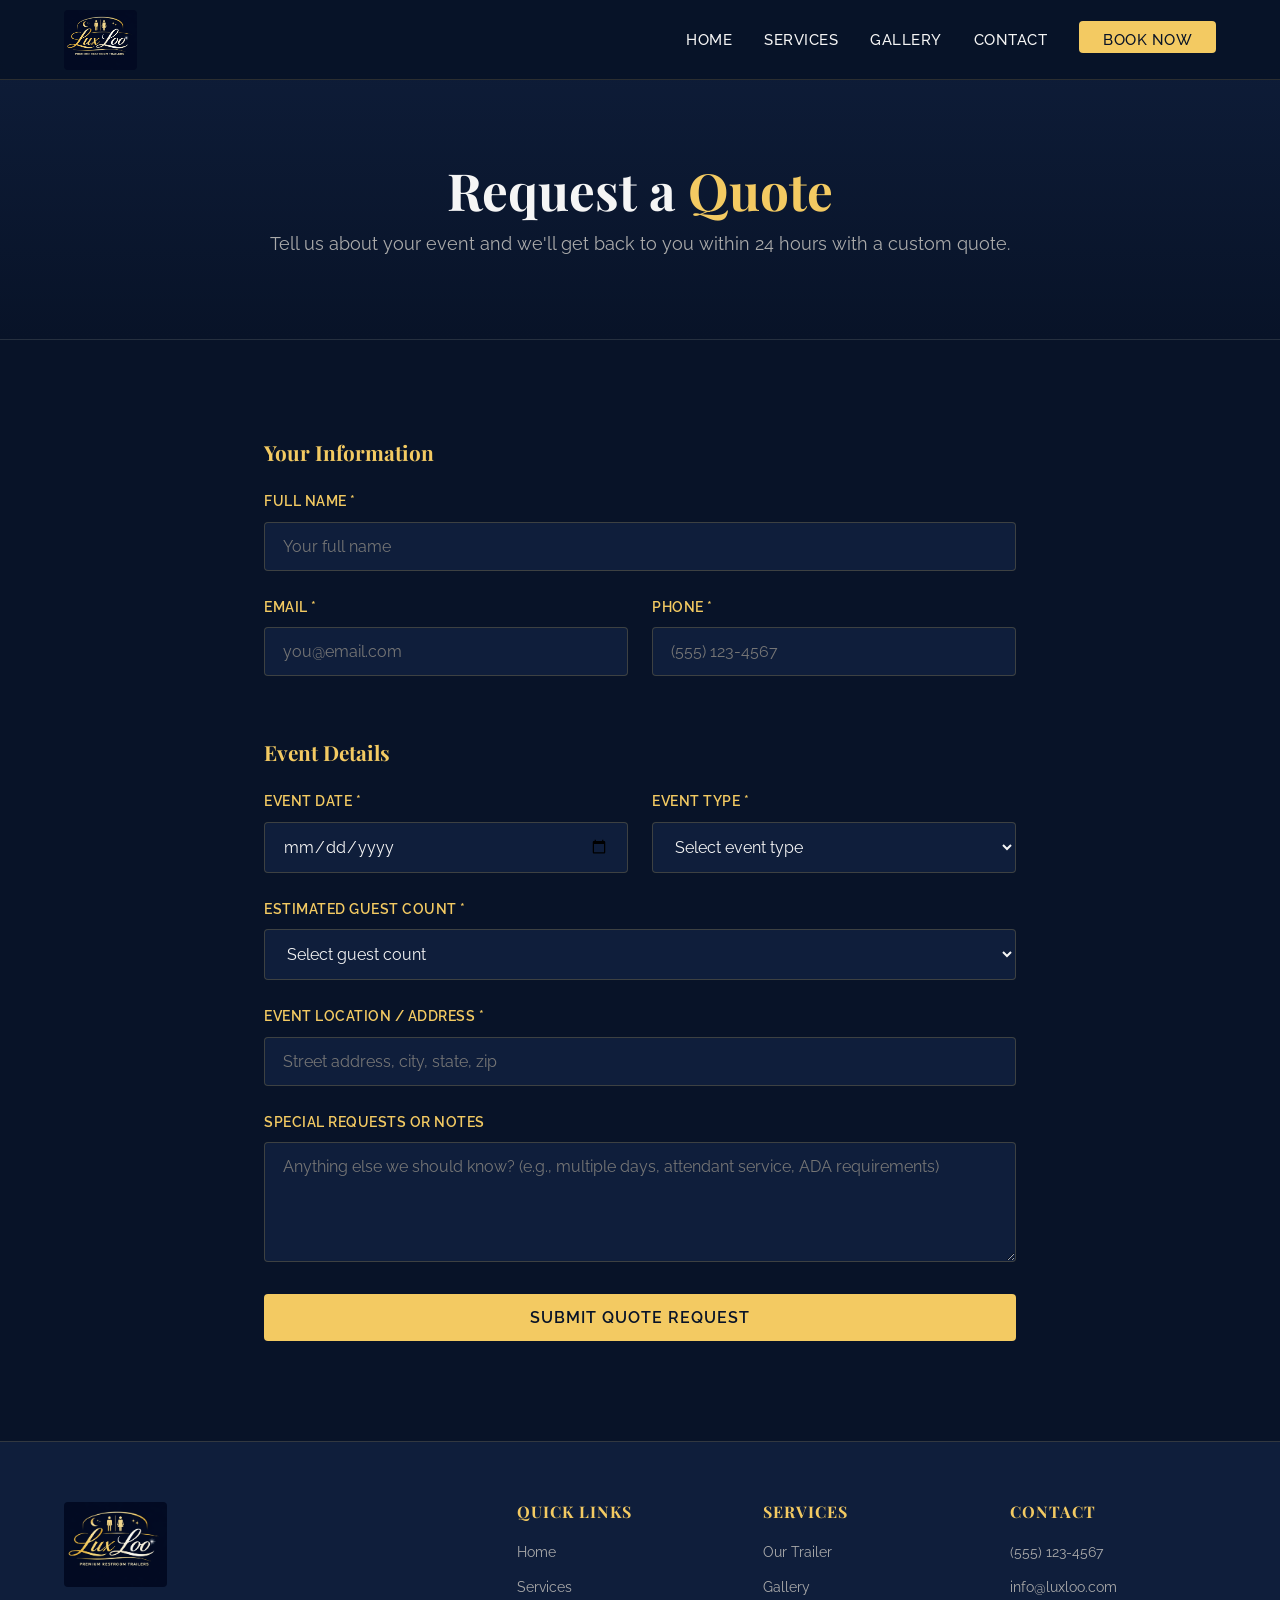
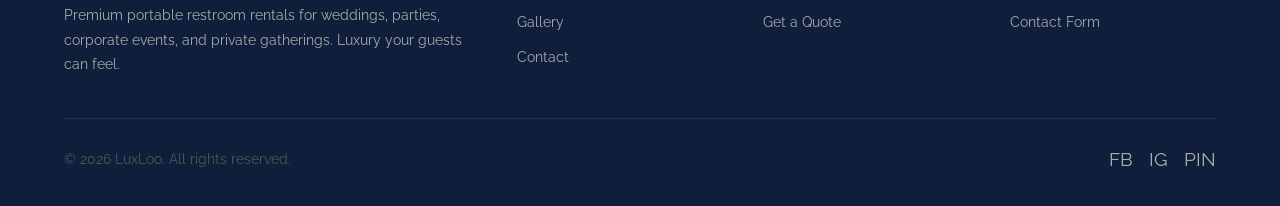
==== booking.html @ bb16bdaf "Rebrand to LuxLoo with navy/gold palette, add photo slideshow - Replace LuxLav Rentals branding with" ====
<!DOCTYPE html>
<html lang="en">
<head>
  <meta charset="UTF-8">
  <meta name="viewport" content="width=device-width, initial-scale=1.0">
  <title>Request a Quote — LuxLoo</title>
  <meta name="description" content="Request a free quote for luxury portable restroom rental. Tell us about your event and we'll recommend the perfect unit.">
  <link rel="preconnect" href="https://fonts.googleapis.com">
  <link rel="preconnect" href="https://fonts.gstatic.com" crossorigin>
  <link href="https://fonts.googleapis.com/css2?family=Playfair+Display:wght@400;700&family=Raleway:wght@300;400;500;600;700&display=swap" rel="stylesheet">
  <link rel="stylesheet" href="css/styles.css">
</head>
<body>

  <!-- Navigation -->
  <nav class="navbar">
    <div class="container">
      <a href="index.html" class="nav-logo"><img src="images/logo.png" alt="LuxLoo"></a>
      <ul class="nav-links">
        <li><a href="index.html">Home</a></li>
        <li><a href="services.html">Services</a></li>
        <li><a href="gallery.html">Gallery</a></li>
        <li><a href="contact.html">Contact</a></li>
        <li><a href="booking.html" class="nav-cta active">Book Now</a></li>
      </ul>
      <button class="hamburger" aria-label="Toggle menu">
        <span></span>
        <span></span>
        <span></span>
      </button>
    </div>
  </nav>

  <!-- Page Header -->
  <section class="page-header">
    <div class="container">
      <h1>Request a <span class="gold-text">Quote</span></h1>
      <p>Tell us about your event and we'll get back to you within 24 hours with a custom quote.</p>
    </div>
  </section>

  <!-- Booking Form -->
  <section class="section">
    <div class="container" style="max-width:800px;">

      <form id="booking-form" novalidate>

        <h3 style="color:var(--gold); margin-bottom:1.5rem; font-size:1.3rem;">Your Information</h3>

        <div class="form-group">
          <label for="booking-name">Full Name *</label>
          <input type="text" id="booking-name" name="name" required placeholder="Your full name">
          <p class="form-error">Please enter your name.</p>
        </div>

        <div class="form-row">
          <div class="form-group">
            <label for="booking-email">Email *</label>
            <input type="email" id="booking-email" name="email" required placeholder="you@email.com">
            <p class="form-error">Please enter a valid email.</p>
          </div>
          <div class="form-group">
            <label for="booking-phone">Phone *</label>
            <input type="tel" id="booking-phone" name="phone" required placeholder="(555) 123-4567">
            <p class="form-error">Please enter your phone number.</p>
          </div>
        </div>

        <h3 style="color:var(--gold); margin:2.5rem 0 1.5rem; font-size:1.3rem;">Event Details</h3>

        <div class="form-row">
          <div class="form-group">
            <label for="booking-date">Event Date *</label>
            <input type="date" id="booking-date" name="event_date" required>
            <p class="form-error">Please select an event date.</p>
          </div>
          <div class="form-group">
            <label for="booking-type">Event Type *</label>
            <select id="booking-type" name="event_type" required>
              <option value="">Select event type</option>
              <option value="wedding">Wedding</option>
              <option value="birthday">Birthday Party</option>
              <option value="anniversary">Anniversary</option>
              <option value="corporate">Corporate Event</option>
              <option value="graduation">Graduation</option>
              <option value="holiday">Holiday Party</option>
              <option value="fundraiser">Fundraiser / Gala</option>
              <option value="other">Other</option>
            </select>
            <p class="form-error">Please select an event type.</p>
          </div>
        </div>

        <div class="form-group">
          <label for="booking-guests">Estimated Guest Count *</label>
          <select id="booking-guests" name="guest_count" required>
            <option value="">Select guest count</option>
            <option value="1-50">1 – 50 guests</option>
            <option value="51-100">51 – 100 guests</option>
            <option value="101-150">101 – 150 guests</option>
            <option value="151-200">151 – 200 guests</option>
            <option value="201-300">201 – 300 guests</option>
            <option value="300+">300+ guests</option>
          </select>
          <p class="form-error">Please select a guest count.</p>
        </div>

        <div class="form-group">
          <label for="booking-address">Event Location / Address *</label>
          <input type="text" id="booking-address" name="address" required placeholder="Street address, city, state, zip">
          <p class="form-error">Please enter the event location.</p>
        </div>

        <div class="form-group">
          <label for="booking-requests">Special Requests or Notes</label>
          <textarea id="booking-requests" name="special_requests" placeholder="Anything else we should know? (e.g., multiple days, attendant service, ADA requirements)"></textarea>
        </div>

        <button type="submit" class="btn btn-primary" style="width:100%; text-align:center;">Submit Quote Request</button>

      </form>

      <div class="form-success" id="booking-success">
        <h3>Quote Request Received!</h3>
        <p>Thank you for your interest in LuxLoo. We've received your request and will get back to you within 24 hours with a custom quote. If you need an immediate response, call us at <a href="tel:+15551234567">(555) 123-4567</a>.</p>
      </div>

    </div>
  </section>

  <!-- Footer -->
  <footer class="footer">
    <div class="container">
      <div class="footer-grid">
        <div>
          <span class="footer-brand"><img src="images/logo.png" alt="LuxLoo"></span>
          <p class="footer-description">
            Premium portable restroom rentals for weddings, parties, corporate events, and private gatherings. Luxury your guests can feel.
          </p>
        </div>
        <div>
          <h4>Quick Links</h4>
          <ul>
            <li><a href="index.html">Home</a></li>
            <li><a href="services.html">Services</a></li>
            <li><a href="gallery.html">Gallery</a></li>
            <li><a href="contact.html">Contact</a></li>
          </ul>
        </div>
        <div>
          <h4>Services</h4>
          <ul>
            <li><a href="services.html">Our Trailer</a></li>
            <li><a href="gallery.html">Gallery</a></li>
            <li><a href="booking.html">Get a Quote</a></li>
          </ul>
        </div>
        <div>
          <h4>Contact</h4>
          <ul>
            <li><a href="tel:+15551234567">(555) 123-4567</a></li>
            <li><a href="mailto:info@luxloo.com">info@luxloo.com</a></li>
            <li><a href="contact.html">Contact Form</a></li>
          </ul>
        </div>
      </div>
      <div class="footer-bottom">
        <p>&copy; 2026 LuxLoo. All rights reserved.</p>
        <div class="social-links">
          <a href="#" aria-label="Facebook">FB</a>
          <a href="#" aria-label="Instagram">IG</a>
          <a href="#" aria-label="Pinterest">PIN</a>
        </div>
      </div>
    </div>
  </footer>

  <script src="js/script.js"></script>
</body>
</html>
---- css/styles.css ----
/* ========================================
   LuxLoo — Luxury Restroom Website
   Bold & Luxurious Theme
   ======================================== */

/* --- Reset & Base --- */
*,
*::before,
*::after {
  margin: 0;
  padding: 0;
  box-sizing: border-box;
}

:root {
  --bg-dark: #081328;
  --bg-card: #0F1E3B;
  --bg-card-hover: #162A4F;
  --gold: #F3CA62;
  --gold-light: #F6D57E;
  --gold-glow: rgba(243, 202, 98, 0.4);
  --white: #f5f5f5;
  --gray: #aaaaaa;
  --gray-dark: #555555;
  --font-heading: "Playfair Display", Georgia, serif;
  --font-body: "Raleway", "Segoe UI", sans-serif;
  --max-width: 1200px;
  --nav-height: 80px;
}

html {
  scroll-behavior: smooth;
  font-size: 16px;
}

body {
  font-family: var(--font-body);
  background-color: var(--bg-dark);
  color: var(--white);
  line-height: 1.7;
  overflow-x: hidden;
}

a {
  color: var(--gold);
  text-decoration: none;
  transition: color 0.3s;
}

a:hover {
  color: var(--gold-light);
}

img {
  max-width: 100%;
  display: block;
}

ul {
  list-style: none;
}

/* --- Typography --- */
h1, h2, h3, h4 {
  font-family: var(--font-heading);
  color: var(--white);
  line-height: 1.2;
}

h1 { font-size: 3.2rem; }
h2 { font-size: 2.4rem; }
h3 { font-size: 1.6rem; }
h4 { font-size: 1.2rem; }

.section-title {
  text-align: center;
  margin-bottom: 1rem;
}

.section-subtitle {
  text-align: center;
  color: var(--gray);
  max-width: 600px;
  margin: 0 auto 3rem;
  font-size: 1.05rem;
}

.gold-text {
  color: var(--gold);
}

/* --- Buttons --- */
.btn {
  display: inline-block;
  padding: 14px 36px;
  font-family: var(--font-body);
  font-size: 1rem;
  font-weight: 600;
  letter-spacing: 1px;
  text-transform: uppercase;
  border: none;
  border-radius: 4px;
  cursor: pointer;
  transition: all 0.3s ease;
}

.btn-primary {
  background: var(--gold);
  color: var(--bg-dark);
}

.btn-primary:hover {
  background: var(--gold-light);
  box-shadow: 0 0 20px var(--gold-glow);
  color: var(--bg-dark);
}

.btn-outline {
  background: transparent;
  color: var(--gold);
  border: 2px solid var(--gold);
}

.btn-outline:hover {
  background: var(--gold);
  color: var(--bg-dark);
  box-shadow: 0 0 20px var(--gold-glow);
}

/* --- Container --- */
.container {
  max-width: var(--max-width);
  margin: 0 auto;
  padding: 0 24px;
}

/* --- Section Spacing --- */
.section {
  padding: 100px 0;
}

.section-alt {
  background-color: var(--bg-card);
}

/* ========================================
   NAVIGATION
   ======================================== */
.navbar {
  position: fixed;
  top: 0;
  left: 0;
  width: 100%;
  height: var(--nav-height);
  background: rgba(8, 19, 40, 0.95);
  backdrop-filter: blur(10px);
  z-index: 1000;
  border-bottom: 1px solid rgba(243, 202, 98, 0.15);
}

.navbar .container {
  display: flex;
  align-items: center;
  justify-content: space-between;
  height: 100%;
}

.nav-logo {
  display: flex;
  align-items: center;
  height: 100%;
  font-family: var(--font-heading);
  font-size: 1.6rem;
  color: var(--gold);
  font-weight: 700;
  letter-spacing: 2px;
}

.nav-logo img {
  height: 60px;
  width: auto;
  display: block;
  border-radius: 4px;
}

.nav-links {
  display: flex;
  gap: 32px;
}

.nav-links a {
  color: var(--white);
  font-size: 0.95rem;
  font-weight: 500;
  letter-spacing: 0.5px;
  text-transform: uppercase;
  position: relative;
  padding-bottom: 4px;
}

.nav-links a::after {
  content: "";
  position: absolute;
  bottom: 0;
  left: 0;
  width: 0;
  height: 2px;
  background: var(--gold);
  transition: width 0.3s;
}

.nav-links a:hover::after,
.nav-links a.active::after {
  width: 100%;
}

.nav-links a:hover,
.nav-links a.active {
  color: var(--gold);
}

.nav-cta {
  padding: 10px 24px;
  background: var(--gold);
  color: var(--bg-dark) !important;
  border-radius: 4px;
  font-weight: 600;
}

.nav-cta::after {
  display: none !important;
}

.nav-cta:hover {
  background: var(--gold-light);
  box-shadow: 0 0 15px var(--gold-glow);
  color: var(--bg-dark) !important;
}

/* Hamburger */
.hamburger {
  display: none;
  flex-direction: column;
  gap: 5px;
  cursor: pointer;
  background: none;
  border: none;
  padding: 4px;
}

.hamburger span {
  display: block;
  width: 28px;
  height: 2px;
  background: var(--gold);
  transition: all 0.3s;
}

.hamburger.active span:nth-child(1) {
  transform: rotate(45deg) translate(5px, 5px);
}

.hamburger.active span:nth-child(2) {
  opacity: 0;
}

.hamburger.active span:nth-child(3) {
  transform: rotate(-45deg) translate(5px, -5px);
}

/* ========================================
   HERO
   ======================================== */
.hero {
  min-height: 100vh;
  display: flex;
  align-items: center;
  justify-content: center;
  text-align: center;
  padding-top: var(--nav-height);
  background: linear-gradient(
    135deg,
    rgba(8, 19, 40, 0.97) 0%,
    rgba(15, 30, 59, 0.95) 50%,
    rgba(8, 19, 40, 0.97) 100%
  );
  position: relative;
  overflow: hidden;
}

.hero::before {
  content: "";
  position: absolute;
  top: -50%;
  left: -50%;
  width: 200%;
  height: 200%;
  background: radial-gradient(
    ellipse at center,
    rgba(243, 202, 98, 0.03) 0%,
    transparent 70%
  );
  animation: heroGlow 8s ease-in-out infinite alternate;
}

@keyframes heroGlow {
  0% { transform: translate(0, 0); }
  100% { transform: translate(5%, 5%); }
}

.hero-content {
  position: relative;
  z-index: 1;
  max-width: 800px;
  padding: 0 24px;
}

.hero-tagline {
  font-size: 1.1rem;
  color: var(--gold);
  text-transform: uppercase;
  letter-spacing: 4px;
  margin-bottom: 1rem;
  font-weight: 600;
}

.hero h1 {
  margin-bottom: 1.5rem;
}

.hero h1 span {
  color: var(--gold);
}

.hero-description {
  font-size: 1.2rem;
  color: var(--gray);
  margin-bottom: 2.5rem;
  line-height: 1.8;
}

.hero-buttons {
  display: flex;
  gap: 16px;
  justify-content: center;
  flex-wrap: wrap;
}

/* ========================================
   WHAT WE DO
   ======================================== */
.what-we-do-grid {
  display: grid;
  grid-template-columns: repeat(3, 1fr);
  gap: 32px;
  margin-top: 2rem;
}

.wwd-card {
  text-align: center;
  padding: 40px 24px;
  background: var(--bg-card);
  border: 1px solid rgba(243, 202, 98, 0.1);
  border-radius: 8px;
  transition: all 0.3s;
}

.wwd-card:hover {
  border-color: var(--gold);
  transform: translateY(-4px);
  box-shadow: 0 8px 30px rgba(0, 0, 0, 0.4);
}

.wwd-icon {
  font-size: 2.8rem;
  margin-bottom: 1.2rem;
  display: block;
}

.wwd-card h3 {
  margin-bottom: 0.8rem;
  color: var(--gold);
}

.wwd-card p {
  color: var(--gray);
  font-size: 0.95rem;
}

/* ========================================
   WHY CHOOSE US
   ======================================== */
.features-grid {
  display: grid;
  grid-template-columns: repeat(auto-fit, minmax(220px, 1fr));
  gap: 24px;
}

.feature-item {
  text-align: center;
  padding: 32px 20px;
}

.feature-icon {
  font-size: 2.4rem;
  margin-bottom: 1rem;
  display: block;
}

.feature-item h4 {
  color: var(--gold);
  margin-bottom: 0.5rem;
}

.feature-item p {
  color: var(--gray);
  font-size: 0.9rem;
}

/* ========================================
   HOW IT WORKS
   ======================================== */
.steps {
  display: grid;
  grid-template-columns: repeat(3, 1fr);
  gap: 40px;
  text-align: center;
  counter-reset: step;
}

.step {
  position: relative;
  padding: 40px 24px;
}

.step-number {
  display: inline-flex;
  align-items: center;
  justify-content: center;
  width: 60px;
  height: 60px;
  border-radius: 50%;
  border: 2px solid var(--gold);
  color: var(--gold);
  font-family: var(--font-heading);
  font-size: 1.5rem;
  font-weight: 700;
  margin-bottom: 1.2rem;
}

.step h3 {
  margin-bottom: 0.8rem;
}

.step p {
  color: var(--gray);
  font-size: 0.95rem;
}

/* ========================================
   UNIT / SERVICE CARDS
   ======================================== */
.units-grid {
  display: grid;
  grid-template-columns: repeat(3, 1fr);
  gap: 32px;
}

.unit-card {
  background: var(--bg-card);
  border: 1px solid rgba(243, 202, 98, 0.12);
  border-radius: 8px;
  overflow: hidden;
  transition: all 0.3s;
}

.unit-card:hover {
  border-color: var(--gold);
  transform: translateY(-6px);
  box-shadow: 0 12px 40px rgba(0, 0, 0, 0.5);
}

.unit-image {
  width: 100%;
  height: 240px;
  background: var(--bg-card-hover);
  border-bottom: 2px solid var(--gold);
  display: flex;
  align-items: center;
  justify-content: center;
  color: var(--gray-dark);
  font-size: 0.9rem;
}

.unit-info {
  padding: 28px;
}

.unit-info h3 {
  color: var(--gold);
  margin-bottom: 0.5rem;
}

.unit-price {
  font-size: 1.1rem;
  font-weight: 600;
  margin-bottom: 1rem;
  color: var(--white);
}

.unit-features {
  margin-bottom: 1.5rem;
}

.unit-features li {
  color: var(--gray);
  font-size: 0.9rem;
  padding: 4px 0;
  padding-left: 20px;
  position: relative;
}

.unit-features li::before {
  content: "✦";
  color: var(--gold);
  position: absolute;
  left: 0;
  font-size: 0.7rem;
  top: 6px;
}

/* ========================================
   TRAILER SHOWCASE / SLIDESHOW
   ======================================== */
.trailer-showcase {
  display: grid;
  grid-template-columns: 1.2fr 1fr;
  gap: 48px;
  align-items: center;
}

.slideshow {
  position: relative;
  border-radius: 8px;
  overflow: hidden;
  border: 1px solid rgba(243, 202, 98, 0.15);
  background: var(--bg-card);
}

.slideshow-track {
  display: flex;
  transition: transform 0.5s ease;
}

.slideshow-slide {
  min-width: 100%;
  aspect-ratio: 4 / 3;
  background: var(--bg-card-hover);
}

.slideshow-slide img {
  width: 100%;
  height: 100%;
  object-fit: cover;
}

.slideshow-btn {
  position: absolute;
  top: 50%;
  transform: translateY(-50%);
  width: 44px;
  height: 44px;
  border-radius: 50%;
  background: rgba(8, 19, 40, 0.7);
  border: 1px solid var(--gold);
  color: var(--gold);
  font-size: 1.6rem;
  cursor: pointer;
  display: flex;
  align-items: center;
  justify-content: center;
  transition: all 0.3s;
  line-height: 1;
  padding: 0;
  z-index: 2;
  font-family: inherit;
}

.slideshow-btn:hover {
  background: var(--gold);
  color: var(--bg-dark);
  box-shadow: 0 0 15px var(--gold-glow);
}

.slideshow-prev { left: 16px; }
.slideshow-next { right: 16px; }

.slideshow-dots {
  position: absolute;
  bottom: 16px;
  left: 0;
  right: 0;
  display: flex;
  justify-content: center;
  gap: 8px;
  z-index: 1;
}

.slideshow-dot {
  width: 8px;
  height: 8px;
  border-radius: 50%;
  background: rgba(245, 245, 245, 0.4);
  border: none;
  padding: 0;
  cursor: pointer;
  transition: all 0.3s;
}

.slideshow-dot.active {
  background: var(--gold);
  width: 24px;
  border-radius: 4px;
}

.trailer-details h3 {
  color: var(--gold);
  margin-bottom: 0.5rem;
}

.trailer-details .unit-price {
  font-size: 1.1rem;
  font-weight: 600;
  margin-bottom: 1.25rem;
  color: var(--white);
}

.trailer-details .unit-features {
  margin-bottom: 1.75rem;
}

/* ========================================
   TESTIMONIALS
   ======================================== */
.testimonials-grid {
  display: grid;
  grid-template-columns: repeat(auto-fit, minmax(320px, 1fr));
  gap: 32px;
}

.testimonial-card {
  background: var(--bg-card);
  border: 1px solid rgba(243, 202, 98, 0.1);
  border-radius: 8px;
  padding: 36px;
  position: relative;
}

.testimonial-card::before {
  content: "\201C";
  font-family: var(--font-heading);
  font-size: 4rem;
  color: var(--gold);
  opacity: 0.3;
  position: absolute;
  top: 10px;
  left: 20px;
  line-height: 1;
}

.testimonial-text {
  font-style: italic;
  color: var(--gray);
  margin-bottom: 1.2rem;
  font-size: 1rem;
  line-height: 1.7;
  position: relative;
  z-index: 1;
}

.testimonial-author {
  color: var(--gold);
  font-weight: 600;
  font-size: 0.95rem;
}

.testimonial-event {
  color: var(--gray-dark);
  font-size: 0.85rem;
}

/* ========================================
   GALLERY
   ======================================== */
.gallery-grid {
  display: grid;
  grid-template-columns: repeat(auto-fill, minmax(280px, 1fr));
  gap: 20px;
}

.gallery-item {
  height: 280px;
  background: var(--bg-card-hover);
  border: 1px solid rgba(243, 202, 98, 0.1);
  border-radius: 8px;
  overflow: hidden;
  cursor: pointer;
  transition: all 0.3s;
  display: flex;
  align-items: center;
  justify-content: center;
  color: var(--gray-dark);
  font-size: 0.9rem;
  position: relative;
}

.gallery-item:hover {
  border-color: var(--gold);
  transform: scale(1.02);
  box-shadow: 0 8px 30px rgba(0, 0, 0, 0.4);
}

.gallery-item img {
  width: 100%;
  height: 100%;
  object-fit: cover;
}

/* Lightbox */
.lightbox {
  display: none;
  position: fixed;
  top: 0;
  left: 0;
  width: 100%;
  height: 100%;
  background: rgba(0, 0, 0, 0.95);
  z-index: 2000;
  align-items: center;
  justify-content: center;
  cursor: pointer;
}

.lightbox.active {
  display: flex;
}

.lightbox-content {
  max-width: 90%;
  max-height: 90%;
  background: var(--bg-card);
  border: 2px solid var(--gold);
  border-radius: 8px;
  display: flex;
  align-items: center;
  justify-content: center;
  padding: 40px 60px;
  color: var(--gray);
  font-size: 1.2rem;
}

.lightbox-close {
  position: absolute;
  top: 20px;
  right: 30px;
  font-size: 2.5rem;
  color: var(--gold);
  cursor: pointer;
  transition: color 0.3s;
  background: none;
  border: none;
  font-family: inherit;
}

.lightbox-close:hover {
  color: var(--white);
}

/* ========================================
   FORMS
   ======================================== */
.form-group {
  margin-bottom: 24px;
}

.form-group label {
  display: block;
  margin-bottom: 8px;
  color: var(--gold);
  font-weight: 600;
  font-size: 0.9rem;
  text-transform: uppercase;
  letter-spacing: 0.5px;
}

.form-group input,
.form-group textarea,
.form-group select {
  width: 100%;
  padding: 14px 18px;
  background: var(--bg-card);
  border: 1px solid rgba(243, 202, 98, 0.2);
  border-radius: 4px;
  color: var(--white);
  font-family: var(--font-body);
  font-size: 1rem;
  transition: border-color 0.3s;
}

.form-group input:focus,
.form-group textarea:focus,
.form-group select:focus {
  outline: none;
  border-color: var(--gold);
  box-shadow: 0 0 0 3px rgba(243, 202, 98, 0.1);
}

.form-group textarea {
  resize: vertical;
  min-height: 120px;
}

.form-group select option {
  background: var(--bg-card);
  color: var(--white);
}

.form-row {
  display: grid;
  grid-template-columns: 1fr 1fr;
  gap: 24px;
}

.form-error {
  color: #e74c3c;
  font-size: 0.85rem;
  margin-top: 6px;
  display: none;
}

.form-group.error input,
.form-group.error textarea,
.form-group.error select {
  border-color: #e74c3c;
}

.form-group.error .form-error {
  display: block;
}

.form-success {
  display: none;
  text-align: center;
  padding: 40px;
  background: var(--bg-card);
  border: 2px solid var(--gold);
  border-radius: 8px;
}

.form-success.active {
  display: block;
}

.form-success h3 {
  color: var(--gold);
  margin-bottom: 1rem;
}

/* ========================================
   CONTACT INFO
   ======================================== */
.contact-grid {
  display: grid;
  grid-template-columns: 1fr 1fr;
  gap: 60px;
}

.contact-info-item {
  display: flex;
  gap: 16px;
  margin-bottom: 28px;
}

.contact-info-icon {
  font-size: 1.5rem;
  color: var(--gold);
  min-width: 36px;
  text-align: center;
}

.contact-info-item h4 {
  color: var(--white);
  margin-bottom: 4px;
}

.contact-info-item p {
  color: var(--gray);
  font-size: 0.95rem;
}

.map-placeholder {
  width: 100%;
  height: 300px;
  background: var(--bg-card-hover);
  border: 1px solid rgba(243, 202, 98, 0.15);
  border-radius: 8px;
  display: flex;
  align-items: center;
  justify-content: center;
  color: var(--gray-dark);
  margin-top: 2rem;
}

/* ========================================
   PAGE HEADER (inner pages)
   ======================================== */
.page-header {
  padding: 160px 0 80px;
  text-align: center;
  background: linear-gradient(
    180deg,
    rgba(15, 30, 59, 1) 0%,
    rgba(8, 19, 40, 1) 100%
  );
  border-bottom: 1px solid rgba(243, 202, 98, 0.1);
}

.page-header h1 {
  margin-bottom: 0.5rem;
}

.page-header p {
  color: var(--gray);
  font-size: 1.1rem;
}

/* ========================================
   FOOTER
   ======================================== */
.footer {
  background: var(--bg-card);
  border-top: 1px solid rgba(243, 202, 98, 0.15);
  padding: 60px 0 30px;
}

.footer-grid {
  display: grid;
  grid-template-columns: 2fr 1fr 1fr 1fr;
  gap: 40px;
  margin-bottom: 40px;
}

.footer-brand {
  font-family: var(--font-heading);
  font-size: 1.4rem;
  color: var(--gold);
  font-weight: 700;
  margin-bottom: 1rem;
  display: block;
}

.footer-brand img {
  height: 85px;
  width: auto;
  display: block;
  border-radius: 4px;
}

.footer-description {
  color: var(--gray);
  font-size: 0.9rem;
  line-height: 1.7;
}

.footer h4 {
  color: var(--gold);
  margin-bottom: 1rem;
  font-size: 1rem;
  text-transform: uppercase;
  letter-spacing: 1px;
}

.footer ul li {
  margin-bottom: 8px;
}

.footer ul a {
  color: var(--gray);
  font-size: 0.9rem;
  transition: color 0.3s;
}

.footer ul a:hover {
  color: var(--gold);
}

.footer-bottom {
  border-top: 1px solid rgba(243, 202, 98, 0.1);
  padding-top: 24px;
  display: flex;
  justify-content: space-between;
  align-items: center;
  font-size: 0.85rem;
  color: var(--gray-dark);
}

.social-links {
  display: flex;
  gap: 16px;
}

.social-links a {
  color: var(--gray);
  font-size: 1.2rem;
  transition: color 0.3s;
}

.social-links a:hover {
  color: var(--gold);
}

/* ========================================
   RESPONSIVE
   ======================================== */
@media (max-width: 1024px) {
  h1 { font-size: 2.6rem; }
  h2 { font-size: 2rem; }

  .units-grid {
    grid-template-columns: repeat(2, 1fr);
  }

  .footer-grid {
    grid-template-columns: 1fr 1fr;
  }
}

@media (max-width: 768px) {
  h1 { font-size: 2rem; }
  h2 { font-size: 1.7rem; }

  .section {
    padding: 70px 0;
  }

  /* Mobile nav */
  .nav-links {
    display: none;
    flex-direction: column;
    position: absolute;
    top: var(--nav-height);
    left: 0;
    width: 100%;
    background: rgba(8, 19, 40, 0.98);
    padding: 24px;
    gap: 20px;
    border-bottom: 1px solid rgba(243, 202, 98, 0.15);
  }

  .nav-links.active {
    display: flex;
  }

  .hamburger {
    display: flex;
  }

  /* Grids */
  .what-we-do-grid,
  .steps,
  .units-grid,
  .trailer-showcase {
    grid-template-columns: 1fr;
    gap: 32px;
  }

  .slideshow-btn {
    width: 38px;
    height: 38px;
    font-size: 1.3rem;
  }

  .slideshow-prev { left: 10px; }
  .slideshow-next { right: 10px; }

  .features-grid {
    grid-template-columns: repeat(2, 1fr);
  }

  .form-row {
    grid-template-columns: 1fr;
  }

  .contact-grid {
    grid-template-columns: 1fr;
  }

  .footer-grid {
    grid-template-columns: 1fr;
  }

  .footer-bottom {
    flex-direction: column;
    gap: 12px;
    text-align: center;
  }

  .hero-buttons {
    flex-direction: column;
    align-items: center;
  }

  .gallery-grid {
    grid-template-columns: repeat(auto-fill, minmax(200px, 1fr));
  }

  .testimonials-grid {
    grid-template-columns: 1fr;
  }
}

@media (max-width: 480px) {
  h1 { font-size: 1.7rem; }

  .features-grid {
    grid-template-columns: 1fr;
  }

  .hero-tagline {
    font-size: 0.9rem;
    letter-spacing: 2px;
  }
}
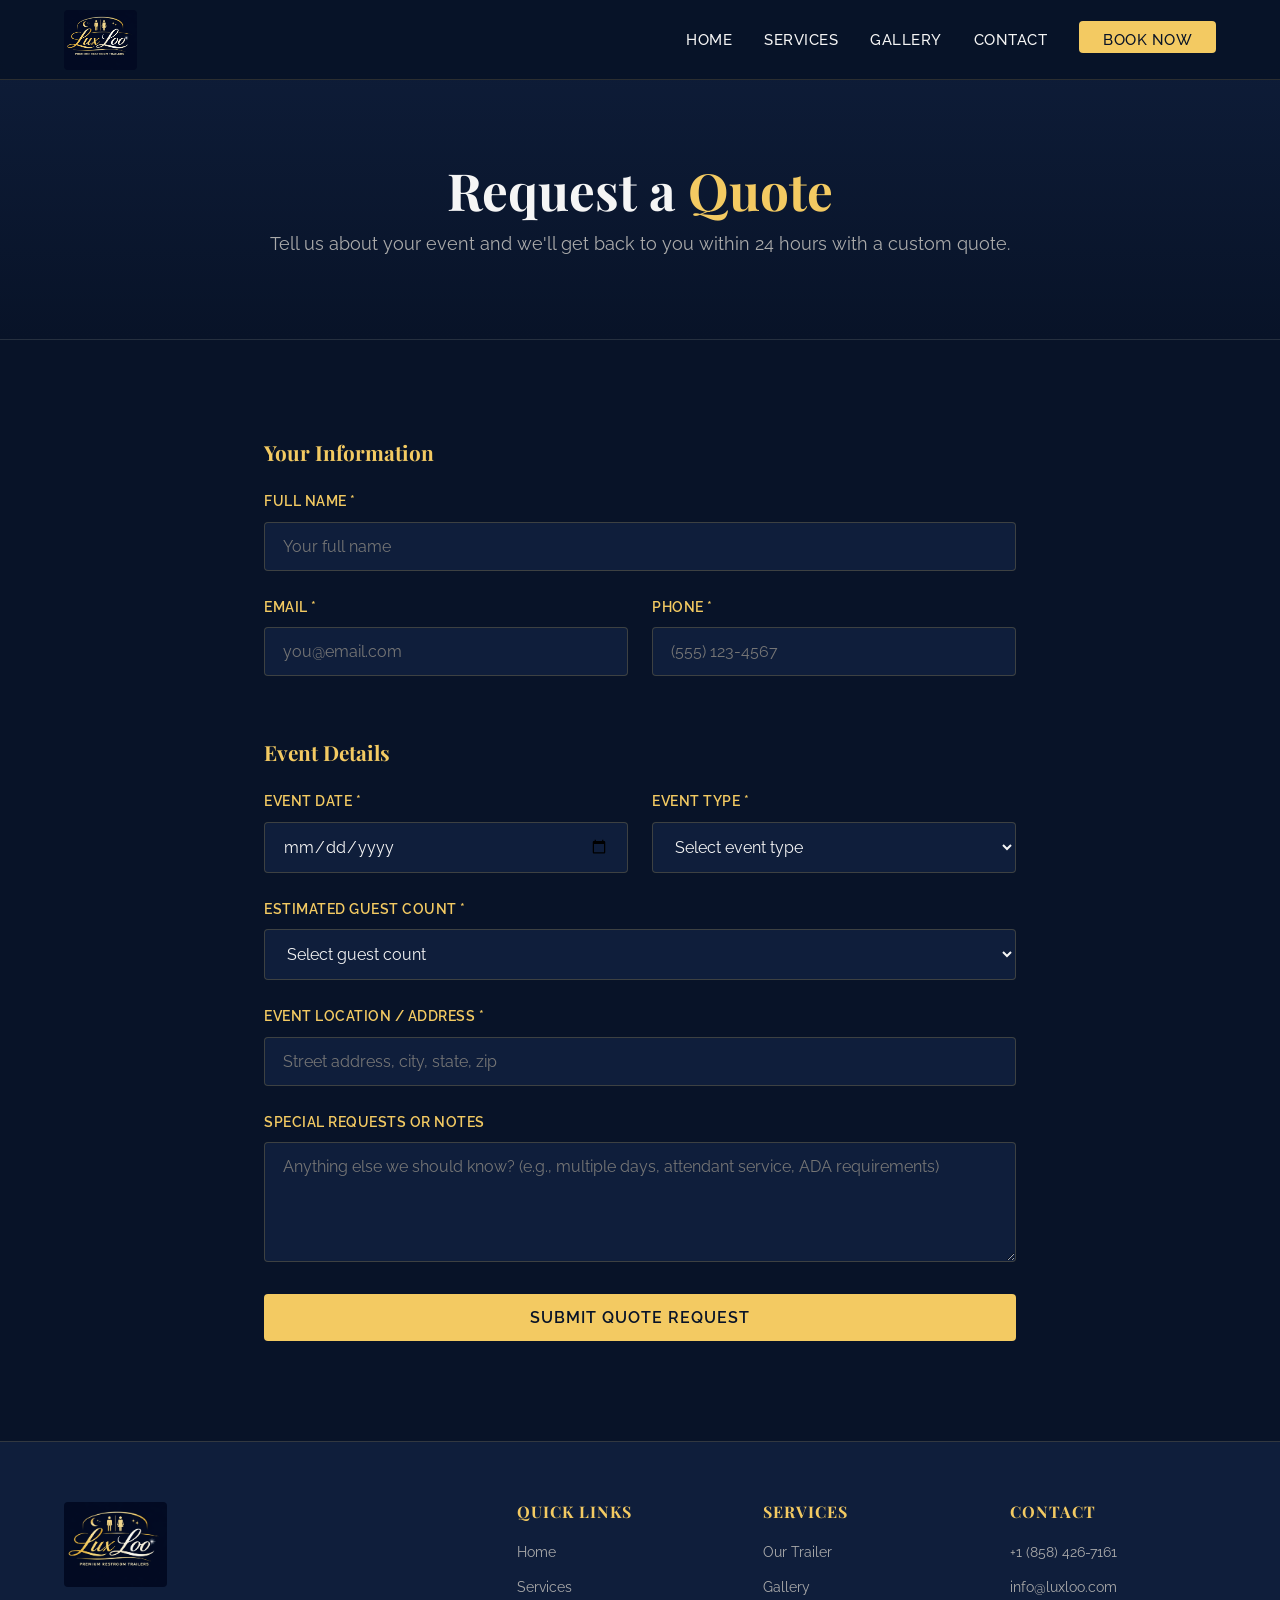
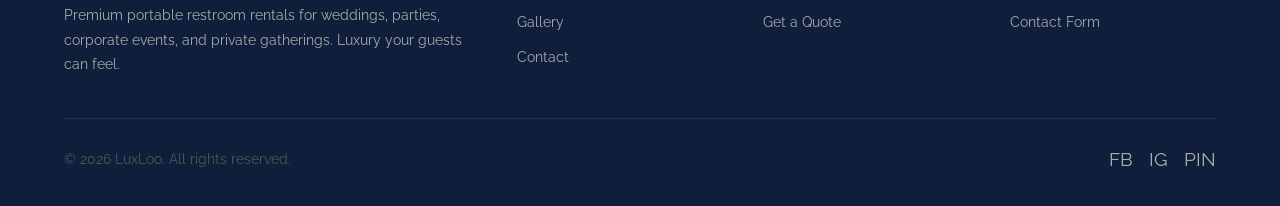
==== commit 7aaeb48a: "Update copy and contact phone number - Trim hero description and What We Do subtitle for tighter cop" ====
--- a/booking.html
+++ b/booking.html
@@ -122,7 +122,7 @@
 
       <div class="form-success" id="booking-success">
         <h3>Quote Request Received!</h3>
-        <p>Thank you for your interest in LuxLoo. We've received your request and will get back to you within 24 hours with a custom quote. If you need an immediate response, call us at <a href="tel:+15551234567">(555) 123-4567</a>.</p>
+        <p>Thank you for your interest in LuxLoo. We've received your request and will get back to you within 24 hours with a custom quote. If you need an immediate response, call us at <a href="tel:+18584267161">+1 (858) 426-7161</a>.</p>
       </div>
 
     </div>
@@ -158,7 +158,7 @@
         <div>
           <h4>Contact</h4>
           <ul>
-            <li><a href="tel:+15551234567">(555) 123-4567</a></li>
+            <li><a href="tel:+18584267161">+1 (858) 426-7161</a></li>
             <li><a href="mailto:info@luxloo.com">info@luxloo.com</a></li>
             <li><a href="contact.html">Contact Form</a></li>
           </ul>
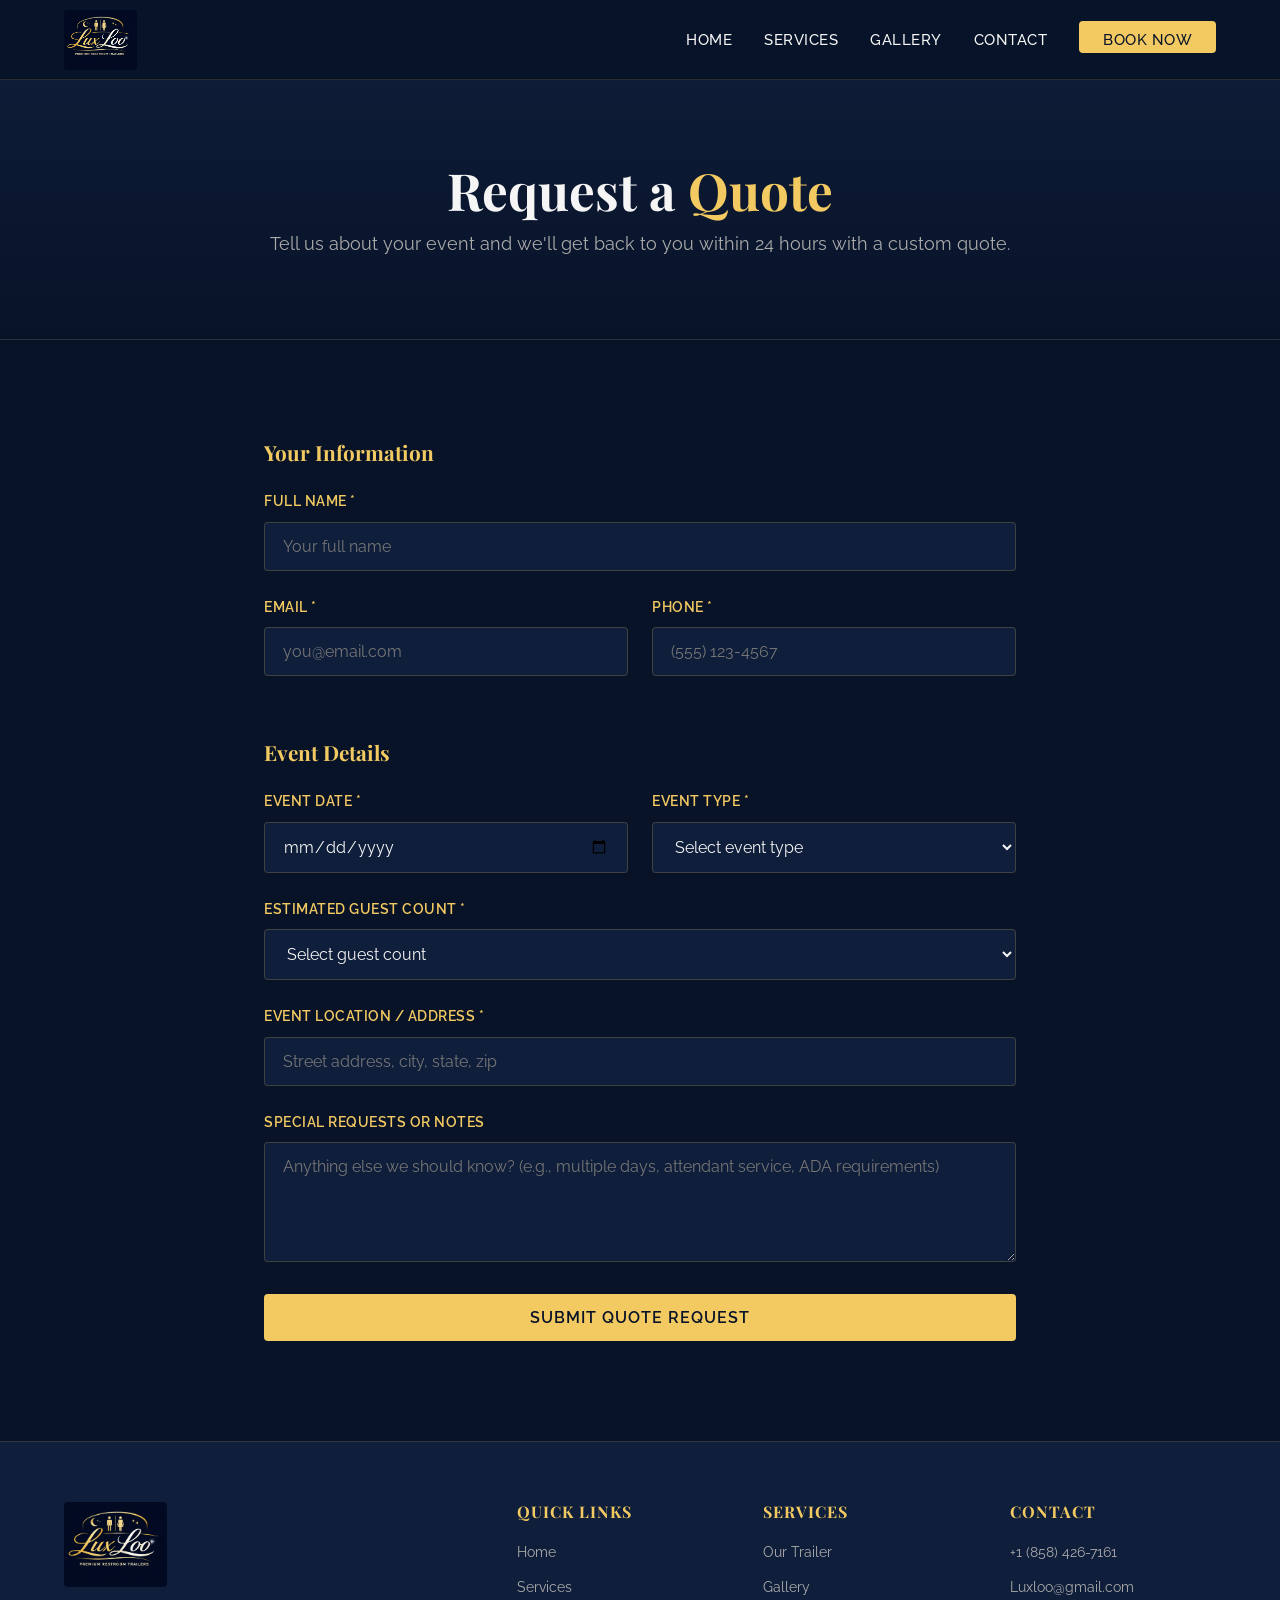
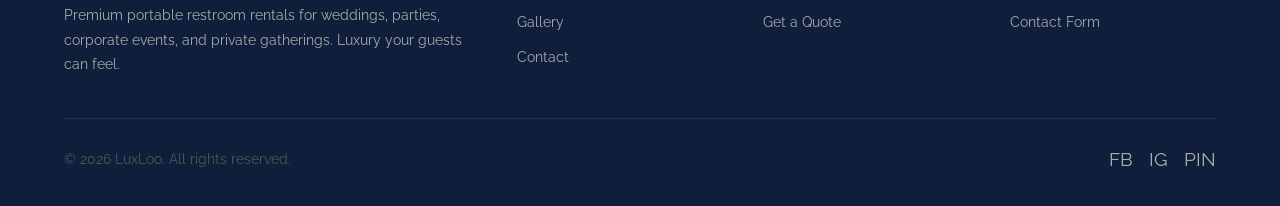
==== commit d16a0638: "Update contact email and remove Hours section - Swap info@luxloo.com placeholder for Luxloo@gmail.co" ====
--- a/booking.html
+++ b/booking.html
@@ -159,7 +159,7 @@
           <h4>Contact</h4>
           <ul>
             <li><a href="tel:+18584267161">+1 (858) 426-7161</a></li>
-            <li><a href="mailto:info@luxloo.com">info@luxloo.com</a></li>
+            <li><a href="mailto:Luxloo@gmail.com">Luxloo@gmail.com</a></li>
             <li><a href="contact.html">Contact Form</a></li>
           </ul>
         </div>
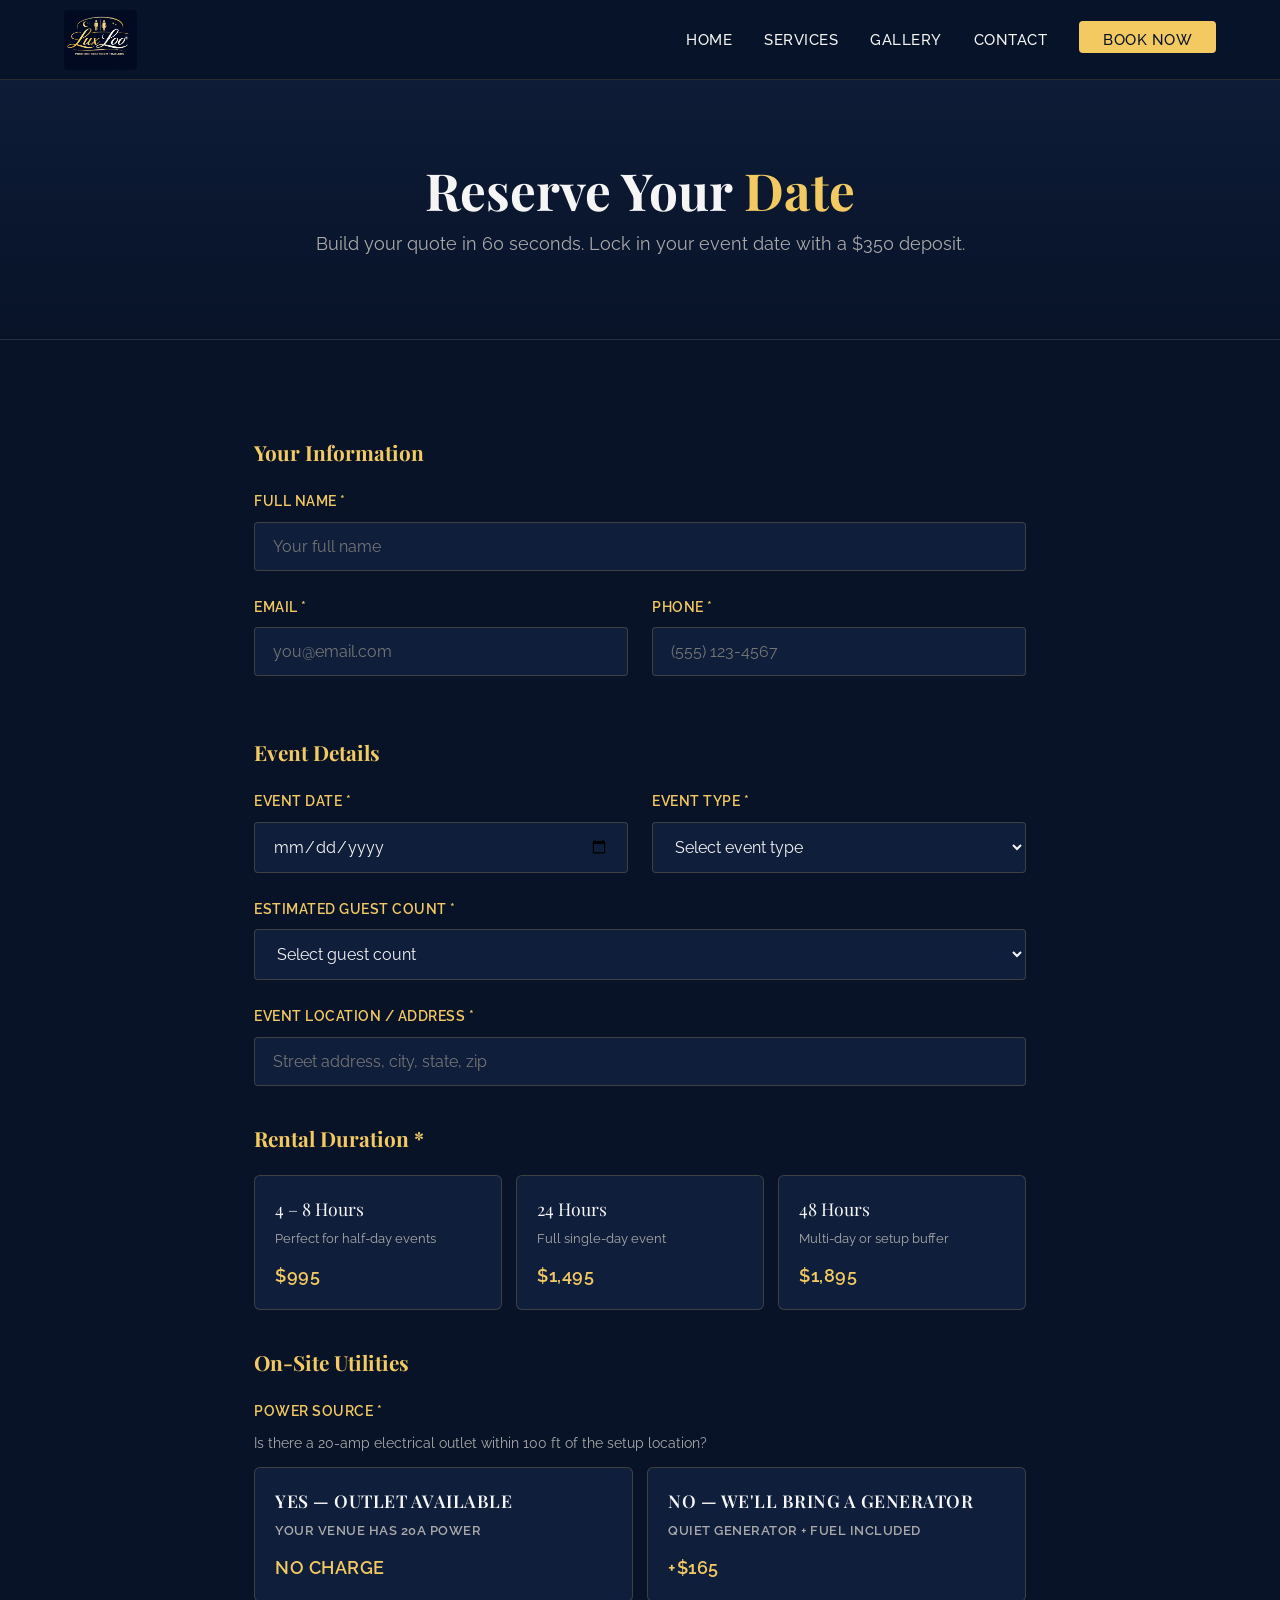
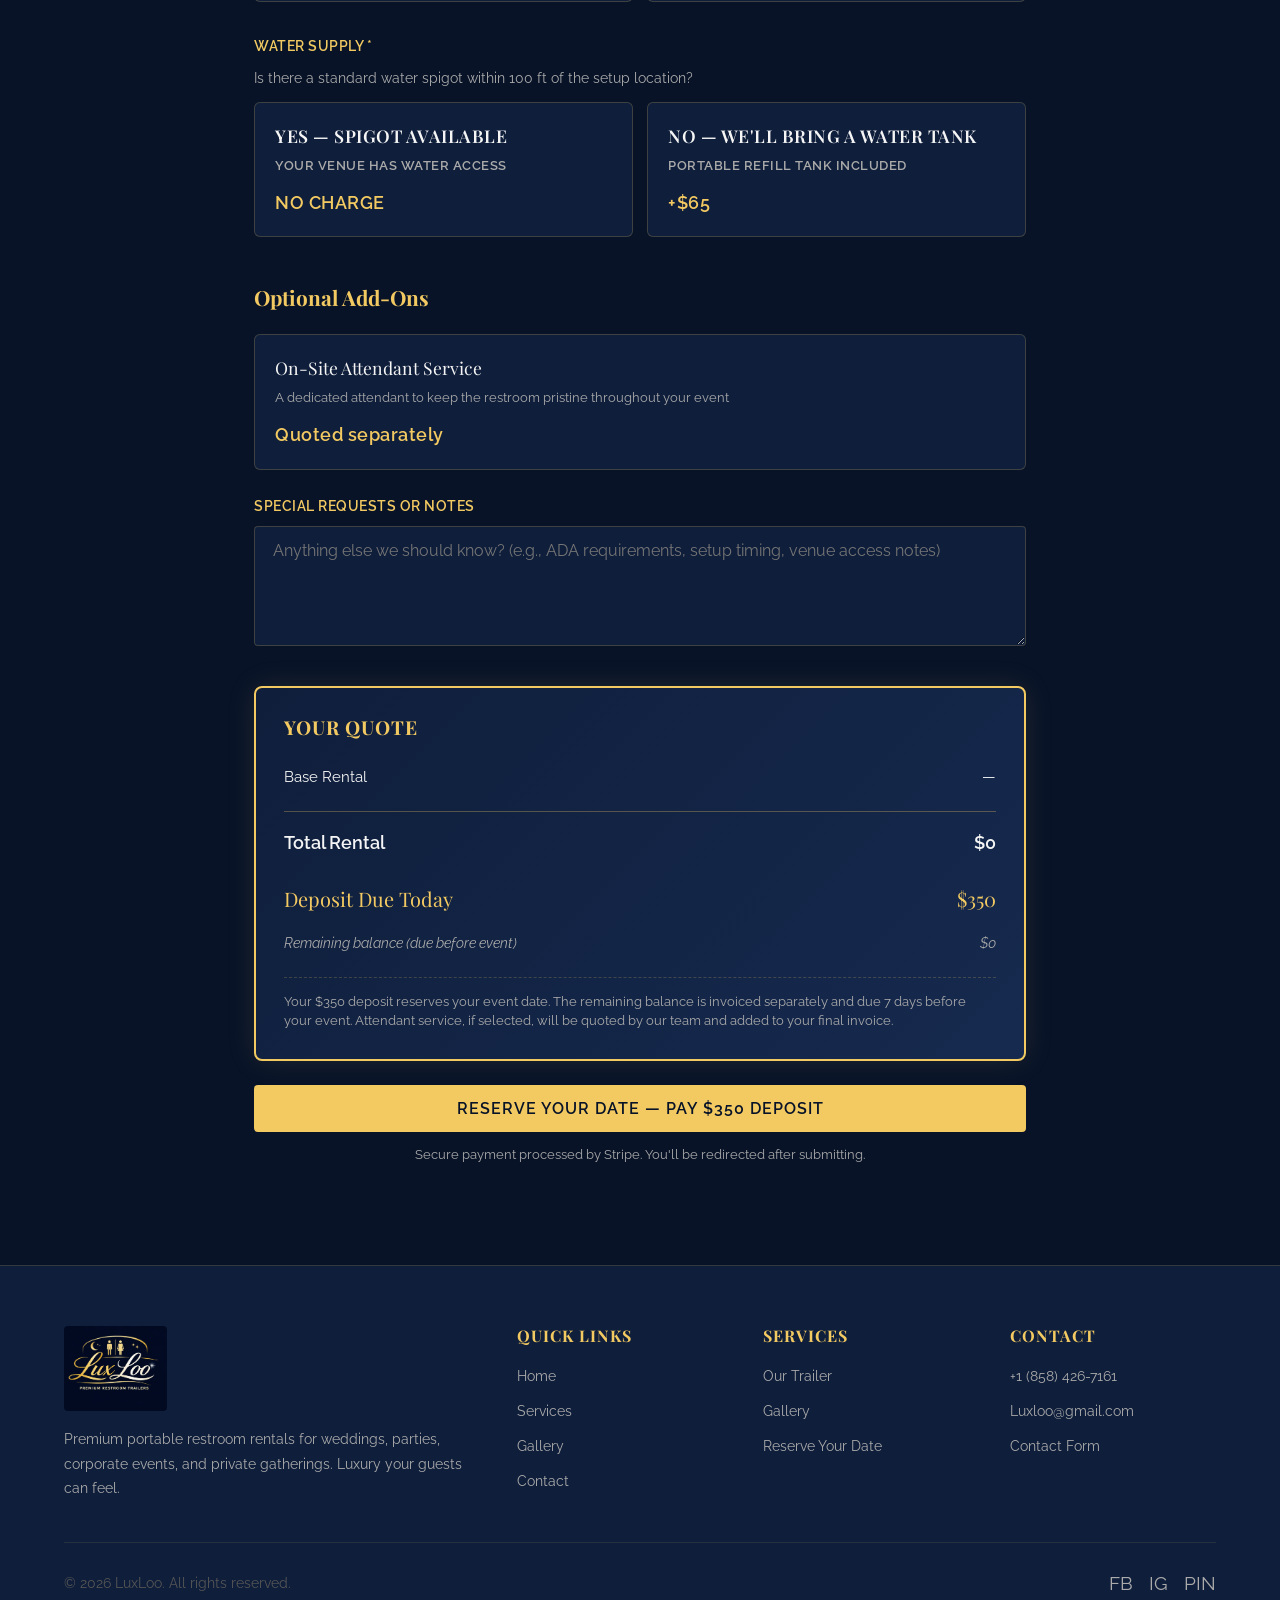
==== commit 0ffcf828: "Add interactive booking calculator with deposit reservation Replaces the static quote-request form w" ====
--- a/booking.html
+++ b/booking.html
@@ -3,8 +3,8 @@
 <head>
   <meta charset="UTF-8">
   <meta name="viewport" content="width=device-width, initial-scale=1.0">
-  <title>Request a Quote — LuxLoo</title>
-  <meta name="description" content="Request a free quote for luxury portable restroom rental. Tell us about your event and we'll recommend the perfect unit.">
+  <title>Reserve Your Date — LuxLoo</title>
+  <meta name="description" content="Build your luxury portable restroom quote in 60 seconds and reserve your event date with a $350 deposit.">
   <link rel="preconnect" href="https://fonts.googleapis.com">
   <link rel="preconnect" href="https://fonts.gstatic.com" crossorigin>
   <link href="https://fonts.googleapis.com/css2?family=Playfair+Display:wght@400;700&family=Raleway:wght@300;400;500;600;700&display=swap" rel="stylesheet">
@@ -34,14 +34,14 @@
   <!-- Page Header -->
   <section class="page-header">
     <div class="container">
-      <h1>Request a <span class="gold-text">Quote</span></h1>
-      <p>Tell us about your event and we'll get back to you within 24 hours with a custom quote.</p>
+      <h1>Reserve Your <span class="gold-text">Date</span></h1>
+      <p>Build your quote in 60 seconds. Lock in your event date with a $350 deposit.</p>
     </div>
   </section>
 
-  <!-- Booking Form -->
+  <!-- Booking Calculator -->
   <section class="section">
-    <div class="container" style="max-width:800px;">
+    <div class="container" style="max-width:820px;">
 
       <form id="booking-form" novalidate>
 
@@ -79,13 +79,9 @@
             <select id="booking-type" name="event_type" required>
               <option value="">Select event type</option>
               <option value="wedding">Wedding</option>
-              <option value="birthday">Birthday Party</option>
-              <option value="anniversary">Anniversary</option>
               <option value="corporate">Corporate Event</option>
-              <option value="graduation">Graduation</option>
-              <option value="holiday">Holiday Party</option>
-              <option value="fundraiser">Fundraiser / Gala</option>
-              <option value="other">Other</option>
+              <option value="private-party">Private Party</option>
+              <option value="festival">Festival</option>
             </select>
             <p class="form-error">Please select an event type.</p>
           </div>
@@ -95,12 +91,12 @@
           <label for="booking-guests">Estimated Guest Count *</label>
           <select id="booking-guests" name="guest_count" required>
             <option value="">Select guest count</option>
-            <option value="1-50">1 – 50 guests</option>
-            <option value="51-100">51 – 100 guests</option>
-            <option value="101-150">101 – 150 guests</option>
-            <option value="151-200">151 – 200 guests</option>
-            <option value="201-300">201 – 300 guests</option>
-            <option value="300+">300+ guests</option>
+            <option value="0-50">0 – 50 guests</option>
+            <option value="50-100">50 – 100 guests</option>
+            <option value="100-150">100 – 150 guests</option>
+            <option value="150-200">150 – 200 guests</option>
+            <option value="200-250">200 – 250 guests</option>
+            <option value="250-300">250 – 300 guests</option>
           </select>
           <p class="form-error">Please select a guest count.</p>
         </div>
@@ -111,18 +107,156 @@
           <p class="form-error">Please enter the event location.</p>
         </div>
 
+        <h3 style="color:var(--gold); margin:2.5rem 0 1.5rem; font-size:1.3rem;">Rental Duration *</h3>
+
+        <div class="option-cards" data-group="duration">
+          <label class="option-card">
+            <input type="radio" name="duration" value="4-8hr" data-price="995" required>
+            <span class="option-card-inner">
+              <span class="option-card-title">4 – 8 Hours</span>
+              <span class="option-card-sub">Perfect for half-day events</span>
+              <span class="option-card-price">$995</span>
+            </span>
+          </label>
+          <label class="option-card">
+            <input type="radio" name="duration" value="24hr" data-price="1495" required>
+            <span class="option-card-inner">
+              <span class="option-card-title">24 Hours</span>
+              <span class="option-card-sub">Full single-day event</span>
+              <span class="option-card-price">$1,495</span>
+            </span>
+          </label>
+          <label class="option-card">
+            <input type="radio" name="duration" value="48hr" data-price="1895" required>
+            <span class="option-card-inner">
+              <span class="option-card-title">48 Hours</span>
+              <span class="option-card-sub">Multi-day or setup buffer</span>
+              <span class="option-card-price">$1,895</span>
+            </span>
+          </label>
+        </div>
+        <p class="form-error" id="duration-error">Please select a rental duration.</p>
+
+        <h3 style="color:var(--gold); margin:2.5rem 0 1.5rem; font-size:1.3rem;">On-Site Utilities</h3>
+
+        <div class="form-group">
+          <label>Power Source *</label>
+          <p style="color:var(--gray); font-size:0.85rem; margin-bottom:12px;">Is there a 20-amp electrical outlet within 100 ft of the setup location?</p>
+          <div class="option-cards" data-group="power">
+            <label class="option-card">
+              <input type="radio" name="power" value="yes" data-price="0" required>
+              <span class="option-card-inner">
+                <span class="option-card-title">Yes — Outlet Available</span>
+                <span class="option-card-sub">Your venue has 20A power</span>
+                <span class="option-card-price">No charge</span>
+              </span>
+            </label>
+            <label class="option-card">
+              <input type="radio" name="power" value="no" data-price="165" required>
+              <span class="option-card-inner">
+                <span class="option-card-title">No — We'll Bring a Generator</span>
+                <span class="option-card-sub">Quiet generator + fuel included</span>
+                <span class="option-card-price">+$165</span>
+              </span>
+            </label>
+          </div>
+          <p class="form-error" id="power-error">Please select a power option.</p>
+        </div>
+
+        <div class="form-group">
+          <label>Water Supply *</label>
+          <p style="color:var(--gray); font-size:0.85rem; margin-bottom:12px;">Is there a standard water spigot within 100 ft of the setup location?</p>
+          <div class="option-cards" data-group="water">
+            <label class="option-card">
+              <input type="radio" name="water" value="yes" data-price="0" required>
+              <span class="option-card-inner">
+                <span class="option-card-title">Yes — Spigot Available</span>
+                <span class="option-card-sub">Your venue has water access</span>
+                <span class="option-card-price">No charge</span>
+              </span>
+            </label>
+            <label class="option-card">
+              <input type="radio" name="water" value="no" data-price="65" required>
+              <span class="option-card-inner">
+                <span class="option-card-title">No — We'll Bring a Water Tank</span>
+                <span class="option-card-sub">Portable refill tank included</span>
+                <span class="option-card-price">+$65</span>
+              </span>
+            </label>
+          </div>
+          <p class="form-error" id="water-error">Please select a water option.</p>
+        </div>
+
+        <h3 style="color:var(--gold); margin:2.5rem 0 1.5rem; font-size:1.3rem;">Optional Add-Ons</h3>
+
+        <label class="option-card" style="margin-bottom:24px;">
+          <input type="checkbox" name="attendant" value="yes">
+          <span class="option-card-inner">
+            <span class="option-card-title">On-Site Attendant Service</span>
+            <span class="option-card-sub">A dedicated attendant to keep the restroom pristine throughout your event</span>
+            <span class="option-card-price">Quoted separately</span>
+          </span>
+        </label>
+
         <div class="form-group">
           <label for="booking-requests">Special Requests or Notes</label>
-          <textarea id="booking-requests" name="special_requests" placeholder="Anything else we should know? (e.g., multiple days, attendant service, ADA requirements)"></textarea>
-        </div>
-
-        <button type="submit" class="btn btn-primary" style="width:100%; text-align:center;">Submit Quote Request</button>
+          <textarea id="booking-requests" name="special_requests" placeholder="Anything else we should know? (e.g., ADA requirements, setup timing, venue access notes)"></textarea>
+        </div>
+
+        <!-- Live Price Summary -->
+        <div class="price-summary">
+          <h3>Your Quote</h3>
+          <div class="price-line" id="line-base">
+            <span>Base Rental</span>
+            <span data-value="base">—</span>
+          </div>
+          <div class="price-line" id="line-power" style="display:none;">
+            <span>Generator (20A power)</span>
+            <span data-value="power">+$165</span>
+          </div>
+          <div class="price-line" id="line-water" style="display:none;">
+            <span>Portable Water Tank</span>
+            <span data-value="water">+$65</span>
+          </div>
+          <div class="price-line muted" id="line-attendant" style="display:none;">
+            <span>Attendant Service</span>
+            <span>Quoted separately</span>
+          </div>
+          <div class="price-line total">
+            <span>Total Rental</span>
+            <span data-value="total">$0</span>
+          </div>
+          <div class="price-line deposit">
+            <span>Deposit Due Today</span>
+            <span>$350</span>
+          </div>
+          <div class="price-line balance">
+            <span>Remaining balance (due before event)</span>
+            <span data-value="balance">$0</span>
+          </div>
+          <p class="price-note">
+            Your $350 deposit reserves your event date. The remaining balance is invoiced separately and due 7 days before your event. Attendant service, if selected, will be quoted by our team and added to your final invoice.
+          </p>
+        </div>
+
+        <!-- Hidden fields for Formspree (so the email summary includes the price) -->
+        <input type="hidden" name="_subject" value="New LuxLoo Booking Request">
+        <input type="hidden" name="quote_total" id="hidden-total">
+        <input type="hidden" name="quote_breakdown" id="hidden-breakdown">
+
+        <button type="submit" class="btn btn-primary" style="width:100%; text-align:center;" id="reserve-btn" disabled>
+          Reserve Your Date — Pay $350 Deposit
+        </button>
+        <p style="text-align:center; color:var(--gray); font-size:0.8rem; margin-top:12px;">
+          Secure payment processed by Stripe. You'll be redirected after submitting.
+        </p>
 
       </form>
 
       <div class="form-success" id="booking-success">
-        <h3>Quote Request Received!</h3>
-        <p>Thank you for your interest in LuxLoo. We've received your request and will get back to you within 24 hours with a custom quote. If you need an immediate response, call us at <a href="tel:+18584267161">+1 (858) 426-7161</a>.</p>
+        <h3>Reservation Received!</h3>
+        <p>Thank you for choosing LuxLoo. We've received your event details and you'll be redirected to Stripe to complete your $350 deposit. Once payment is confirmed, your date is locked in and we'll follow up within 24 hours to finalize the details.</p>
+        <p style="margin-top:1rem;">Need an immediate response? Call us at <a href="tel:+18584267161">+1 (858) 426-7161</a>.</p>
       </div>
 
     </div>
@@ -152,7 +286,7 @@
           <ul>
             <li><a href="services.html">Our Trailer</a></li>
             <li><a href="gallery.html">Gallery</a></li>
-            <li><a href="booking.html">Get a Quote</a></li>
+            <li><a href="booking.html">Reserve Your Date</a></li>
           </ul>
         </div>
         <div>
@@ -176,5 +310,135 @@
   </footer>
 
   <script src="js/script.js"></script>
+  <script>
+    /* ========================================
+       BOOKING CALCULATOR — LuxLoo
+       ========================================
+       SETUP REQUIRED:
+       1. Create a Stripe Payment Link for $350 (security deposit)
+          → https://dashboard.stripe.com/payment-links
+       2. Paste the URL below, replacing STRIPE_PAYMENT_LINK_URL
+       3. (Optional) In Stripe, set "After payment" → redirect to:
+          https://luxloorestrooms.com/booking.html?paid=true
+    ======================================== */
+    const STRIPE_PAYMENT_LINK = "STRIPE_PAYMENT_LINK_URL"; // ← REPLACE WITH YOUR STRIPE LINK
+
+    (function () {
+      const form = document.getElementById("booking-form");
+      if (!form) return;
+
+      const reserveBtn = document.getElementById("reserve-btn");
+      const successEl = document.getElementById("booking-success");
+      const baseEl = document.querySelector('[data-value="base"]');
+      const totalEl = document.querySelector('[data-value="total"]');
+      const balanceEl = document.querySelector('[data-value="balance"]');
+      const linePower = document.getElementById("line-power");
+      const lineWater = document.getElementById("line-water");
+      const lineAttendant = document.getElementById("line-attendant");
+      const hiddenTotal = document.getElementById("hidden-total");
+      const hiddenBreakdown = document.getElementById("hidden-breakdown");
+
+      const DEPOSIT = 350;
+      const fmt = (n) => "$" + n.toLocaleString("en-US");
+
+      function recalc() {
+        const duration = form.querySelector('input[name="duration"]:checked');
+        const power = form.querySelector('input[name="power"]:checked');
+        const water = form.querySelector('input[name="water"]:checked');
+        const attendant = form.querySelector('input[name="attendant"]:checked');
+
+        const base = duration ? parseInt(duration.dataset.price, 10) : 0;
+        const powerFee = power ? parseInt(power.dataset.price, 10) : 0;
+        const waterFee = water ? parseInt(water.dataset.price, 10) : 0;
+        const total = base + powerFee + waterFee;
+
+        baseEl.textContent = base ? fmt(base) : "—";
+        totalEl.textContent = fmt(total);
+        balanceEl.textContent = total > DEPOSIT ? fmt(total - DEPOSIT) : "$0";
+
+        linePower.style.display = powerFee > 0 ? "flex" : "none";
+        lineWater.style.display = waterFee > 0 ? "flex" : "none";
+        lineAttendant.style.display = attendant ? "flex" : "none";
+
+        // Build breakdown for Formspree email
+        const lines = [];
+        if (duration) lines.push(`Rental (${duration.value}): ${fmt(base)}`);
+        if (powerFee) lines.push(`Generator: +${fmt(powerFee)}`);
+        if (waterFee) lines.push(`Water tank: +${fmt(waterFee)}`);
+        if (attendant) lines.push(`Attendant service: quoted separately`);
+        lines.push(`TOTAL: ${fmt(total)}`);
+        lines.push(`Deposit paid today: ${fmt(DEPOSIT)}`);
+        lines.push(`Remaining balance: ${fmt(Math.max(0, total - DEPOSIT))}`);
+
+        hiddenTotal.value = fmt(total);
+        hiddenBreakdown.value = lines.join(" | ");
+
+        // Enable button only when all required radio groups are picked
+        reserveBtn.disabled = !(duration && power && water);
+      }
+
+      form.addEventListener("change", recalc);
+      recalc();
+
+      // Form submission: validate → send to Formspree → redirect to Stripe
+      form.addEventListener("submit", async (e) => {
+        e.preventDefault();
+
+        // Clear previous errors
+        form.querySelectorAll(".form-group").forEach(g => g.classList.remove("error"));
+
+        let valid = true;
+        form.querySelectorAll("[required]").forEach(field => {
+          if (field.type === "radio") return; // handled separately
+          const group = field.closest(".form-group");
+          if (!field.value.trim() || (field.type === "email" && !/^\S+@\S+\.\S+$/.test(field.value))) {
+            if (group) group.classList.add("error");
+            valid = false;
+          }
+        });
+
+        // Validate radio groups
+        ["duration", "power", "water"].forEach(name => {
+          if (!form.querySelector(`input[name="${name}"]:checked`)) valid = false;
+        });
+
+        if (!valid) {
+          const firstError = form.querySelector(".form-group.error");
+          if (firstError) {
+            window.scrollTo({ top: firstError.offsetTop - 120, behavior: "smooth" });
+          }
+          return;
+        }
+
+        reserveBtn.disabled = true;
+        reserveBtn.textContent = "Processing…";
+
+        try {
+          // Send event details to LuxLoo via Formspree
+          const formData = new FormData(form);
+          await fetch("https://formspree.io/f/mgopbvqo", {
+            method: "POST",
+            body: formData,
+            headers: { Accept: "application/json" }
+          });
+
+          // Redirect to Stripe for $350 deposit
+          if (STRIPE_PAYMENT_LINK && STRIPE_PAYMENT_LINK !== "STRIPE_PAYMENT_LINK_URL") {
+            const email = encodeURIComponent(form.querySelector('[name="email"]').value);
+            window.location.href = `${STRIPE_PAYMENT_LINK}?prefilled_email=${email}`;
+          } else {
+            // Stripe link not yet configured — just show success
+            form.style.display = "none";
+            successEl.classList.add("active");
+            window.scrollTo({ top: successEl.offsetTop - 120, behavior: "smooth" });
+          }
+        } catch (err) {
+          reserveBtn.disabled = false;
+          reserveBtn.textContent = "Reserve Your Date — Pay $350 Deposit";
+          alert("There was an error submitting your reservation. Please call us at (858) 426-7161.");
+        }
+      });
+    })();
+  </script>
 </body>
 </html>
--- a/css/styles.css
+++ b/css/styles.css
@@ -1131,3 +1131,130 @@
     letter-spacing: 2px;
   }
 }
+
+/* ========================================
+   BOOKING CALCULATOR
+   ======================================== */
+.option-cards {
+  display: grid;
+  grid-template-columns: repeat(auto-fit, minmax(220px, 1fr));
+  gap: 14px;
+}
+
+.option-card {
+  position: relative;
+  display: block;
+  padding: 18px 20px;
+  background: var(--bg-card);
+  border: 1px solid rgba(243, 202, 98, 0.2);
+  border-radius: 6px;
+  cursor: pointer;
+  transition: border-color 0.2s, transform 0.2s, box-shadow 0.2s;
+}
+
+.option-card:hover {
+  border-color: var(--gold);
+  transform: translateY(-2px);
+}
+
+.option-card input[type="radio"],
+.option-card input[type="checkbox"] {
+  position: absolute;
+  opacity: 0;
+  pointer-events: none;
+}
+
+.option-card input:checked ~ .option-card-inner,
+.option-card.selected .option-card-inner {
+  color: var(--gold);
+}
+
+.option-card:has(input:checked) {
+  border-color: var(--gold);
+  background: rgba(243, 202, 98, 0.08);
+  box-shadow: 0 0 0 2px var(--gold-glow);
+}
+
+.option-card-title {
+  display: block;
+  font-family: var(--font-heading);
+  font-size: 1.1rem;
+  color: var(--white);
+  margin-bottom: 4px;
+}
+
+.option-card-sub {
+  display: block;
+  font-size: 0.82rem;
+  color: var(--gray);
+  margin-bottom: 10px;
+}
+
+.option-card-price {
+  display: block;
+  font-size: 1.15rem;
+  color: var(--gold);
+  font-weight: 600;
+  letter-spacing: 0.5px;
+}
+
+.price-summary {
+  background: linear-gradient(135deg, var(--bg-card) 0%, var(--bg-card-hover) 100%);
+  border: 2px solid var(--gold);
+  border-radius: 8px;
+  padding: 28px;
+  margin: 32px 0 24px;
+  box-shadow: 0 0 30px rgba(243, 202, 98, 0.1);
+}
+
+.price-summary h3 {
+  color: var(--gold);
+  font-size: 1.2rem;
+  margin-bottom: 18px;
+  text-transform: uppercase;
+  letter-spacing: 1px;
+}
+
+.price-line {
+  display: flex;
+  justify-content: space-between;
+  align-items: center;
+  padding: 8px 0;
+  color: var(--white);
+  font-size: 0.95rem;
+}
+
+.price-line.muted {
+  color: var(--gray);
+  font-size: 0.85rem;
+}
+
+.price-line.total {
+  border-top: 1px solid rgba(243, 202, 98, 0.3);
+  margin-top: 12px;
+  padding-top: 16px;
+  font-size: 1.1rem;
+  font-weight: 600;
+}
+
+.price-line.deposit {
+  color: var(--gold);
+  font-family: var(--font-heading);
+  font-size: 1.25rem;
+  margin-top: 8px;
+}
+
+.price-line.balance {
+  color: var(--gray);
+  font-size: 0.85rem;
+  font-style: italic;
+}
+
+.price-note {
+  margin-top: 14px;
+  padding-top: 14px;
+  border-top: 1px dashed rgba(243, 202, 98, 0.2);
+  font-size: 0.8rem;
+  color: var(--gray);
+  line-height: 1.5;
+}
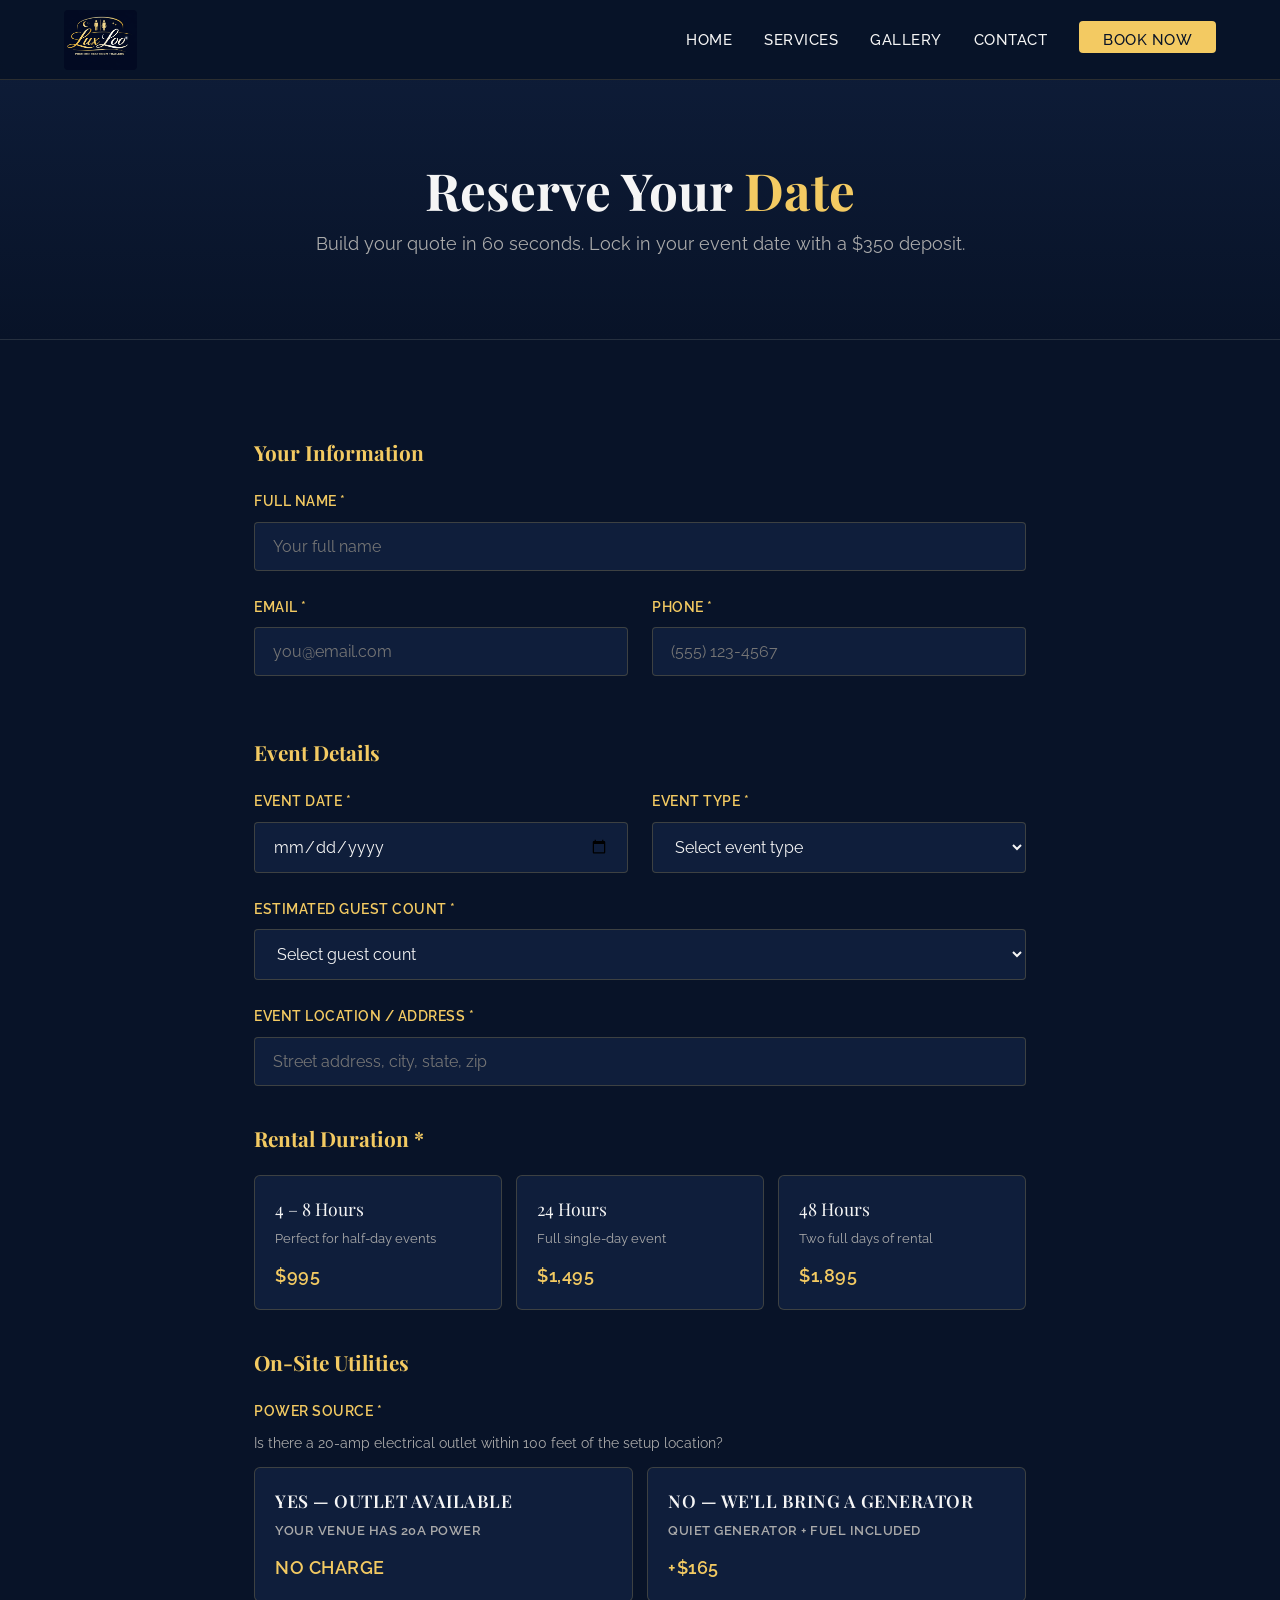
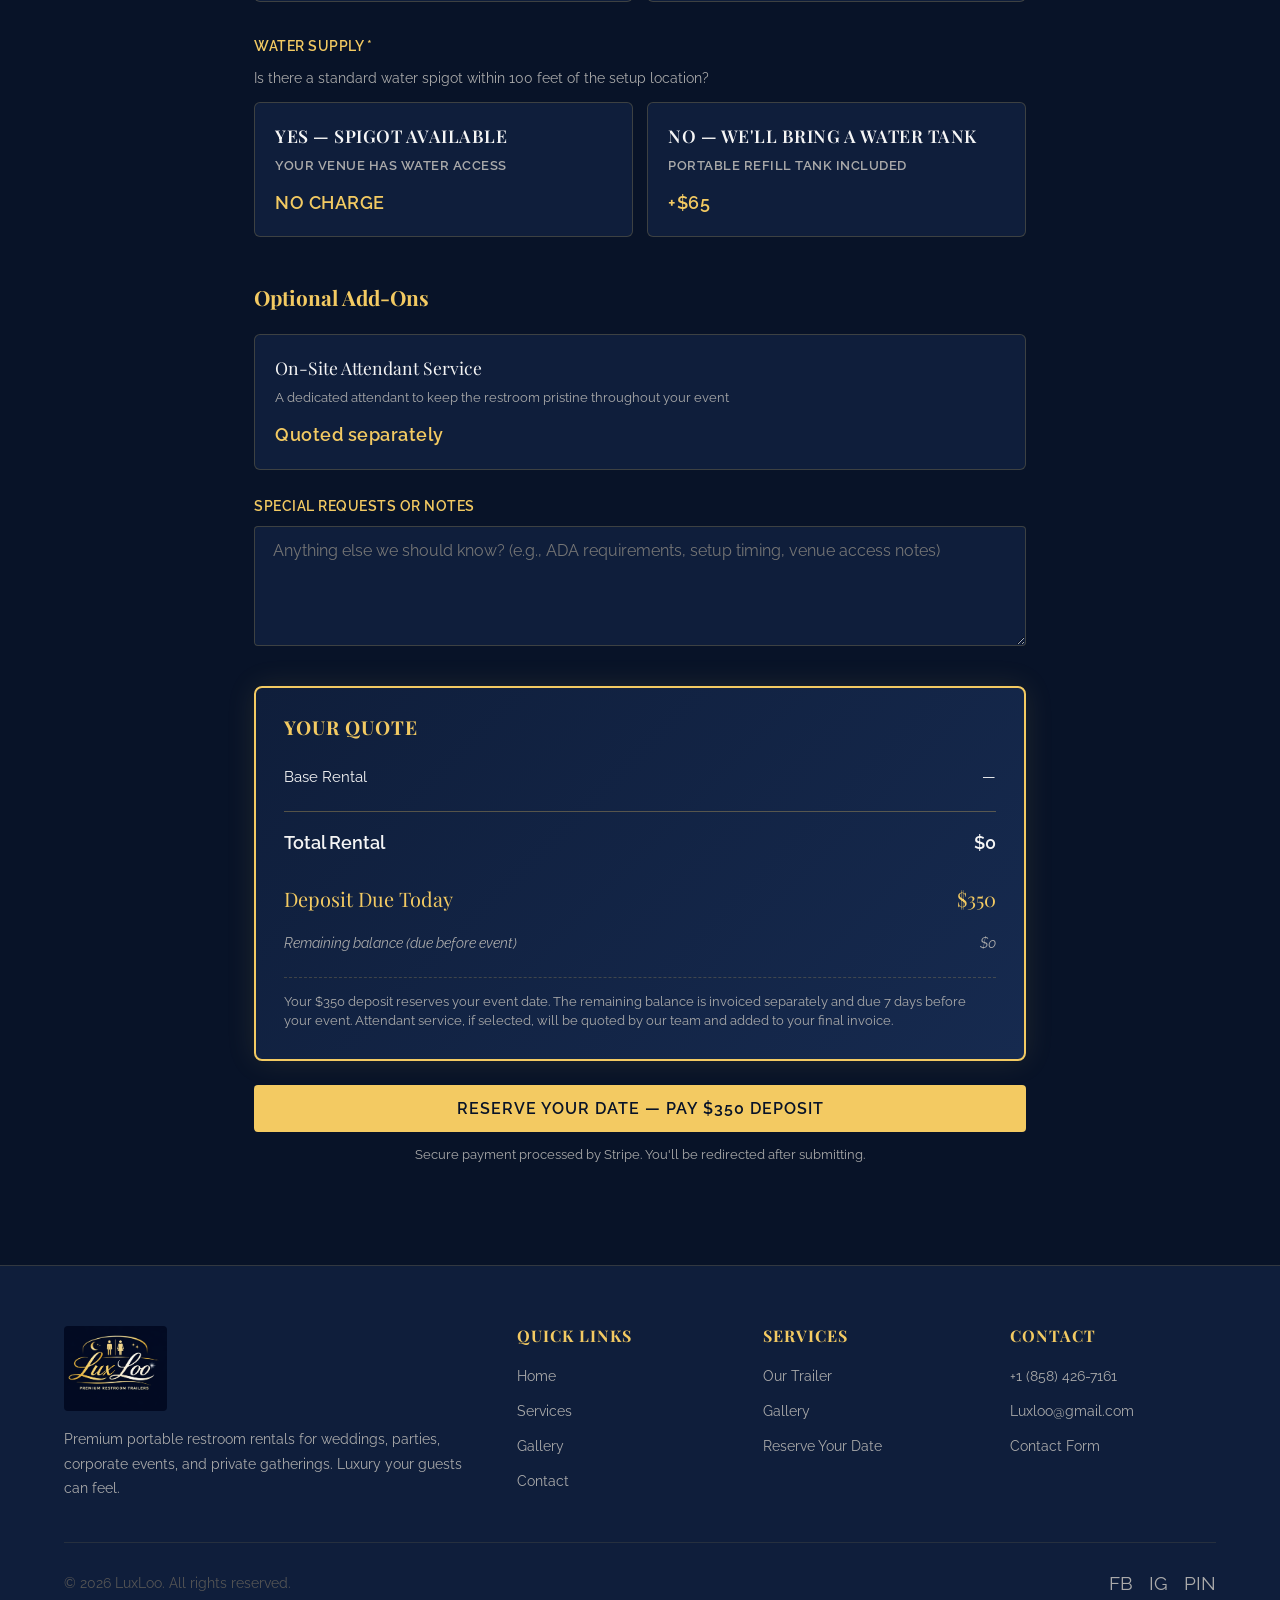
==== commit aa60d14b: "Clarify 48-hour rental copy and spell out 'feet' on booking form Co-Authored-By: Claude Opus 4.7 <no" ====
--- a/booking.html
+++ b/booking.html
@@ -130,7 +130,7 @@
             <input type="radio" name="duration" value="48hr" data-price="1895" required>
             <span class="option-card-inner">
               <span class="option-card-title">48 Hours</span>
-              <span class="option-card-sub">Multi-day or setup buffer</span>
+              <span class="option-card-sub">Two full days of rental</span>
               <span class="option-card-price">$1,895</span>
             </span>
           </label>
@@ -141,7 +141,7 @@
 
         <div class="form-group">
           <label>Power Source *</label>
-          <p style="color:var(--gray); font-size:0.85rem; margin-bottom:12px;">Is there a 20-amp electrical outlet within 100 ft of the setup location?</p>
+          <p style="color:var(--gray); font-size:0.85rem; margin-bottom:12px;">Is there a 20-amp electrical outlet within 100 feet of the setup location?</p>
           <div class="option-cards" data-group="power">
             <label class="option-card">
               <input type="radio" name="power" value="yes" data-price="0" required>
@@ -165,7 +165,7 @@
 
         <div class="form-group">
           <label>Water Supply *</label>
-          <p style="color:var(--gray); font-size:0.85rem; margin-bottom:12px;">Is there a standard water spigot within 100 ft of the setup location?</p>
+          <p style="color:var(--gray); font-size:0.85rem; margin-bottom:12px;">Is there a standard water spigot within 100 feet of the setup location?</p>
           <div class="option-cards" data-group="water">
             <label class="option-card">
               <input type="radio" name="water" value="yes" data-price="0" required>
@@ -321,7 +321,7 @@
        3. (Optional) In Stripe, set "After payment" → redirect to:
           https://luxloorestrooms.com/booking.html?paid=true
     ======================================== */
-    const STRIPE_PAYMENT_LINK = "STRIPE_PAYMENT_LINK_URL"; // ← REPLACE WITH YOUR STRIPE LINK
+    const STRIPE_PAYMENT_LINK = "https://buy.stripe.com/test_28E9ASceQ8xS9vAgdVc7u01"; // ← REPLACE WITH YOUR STRIPE LINK
 
     (function () {
       const form = document.getElementById("booking-form");
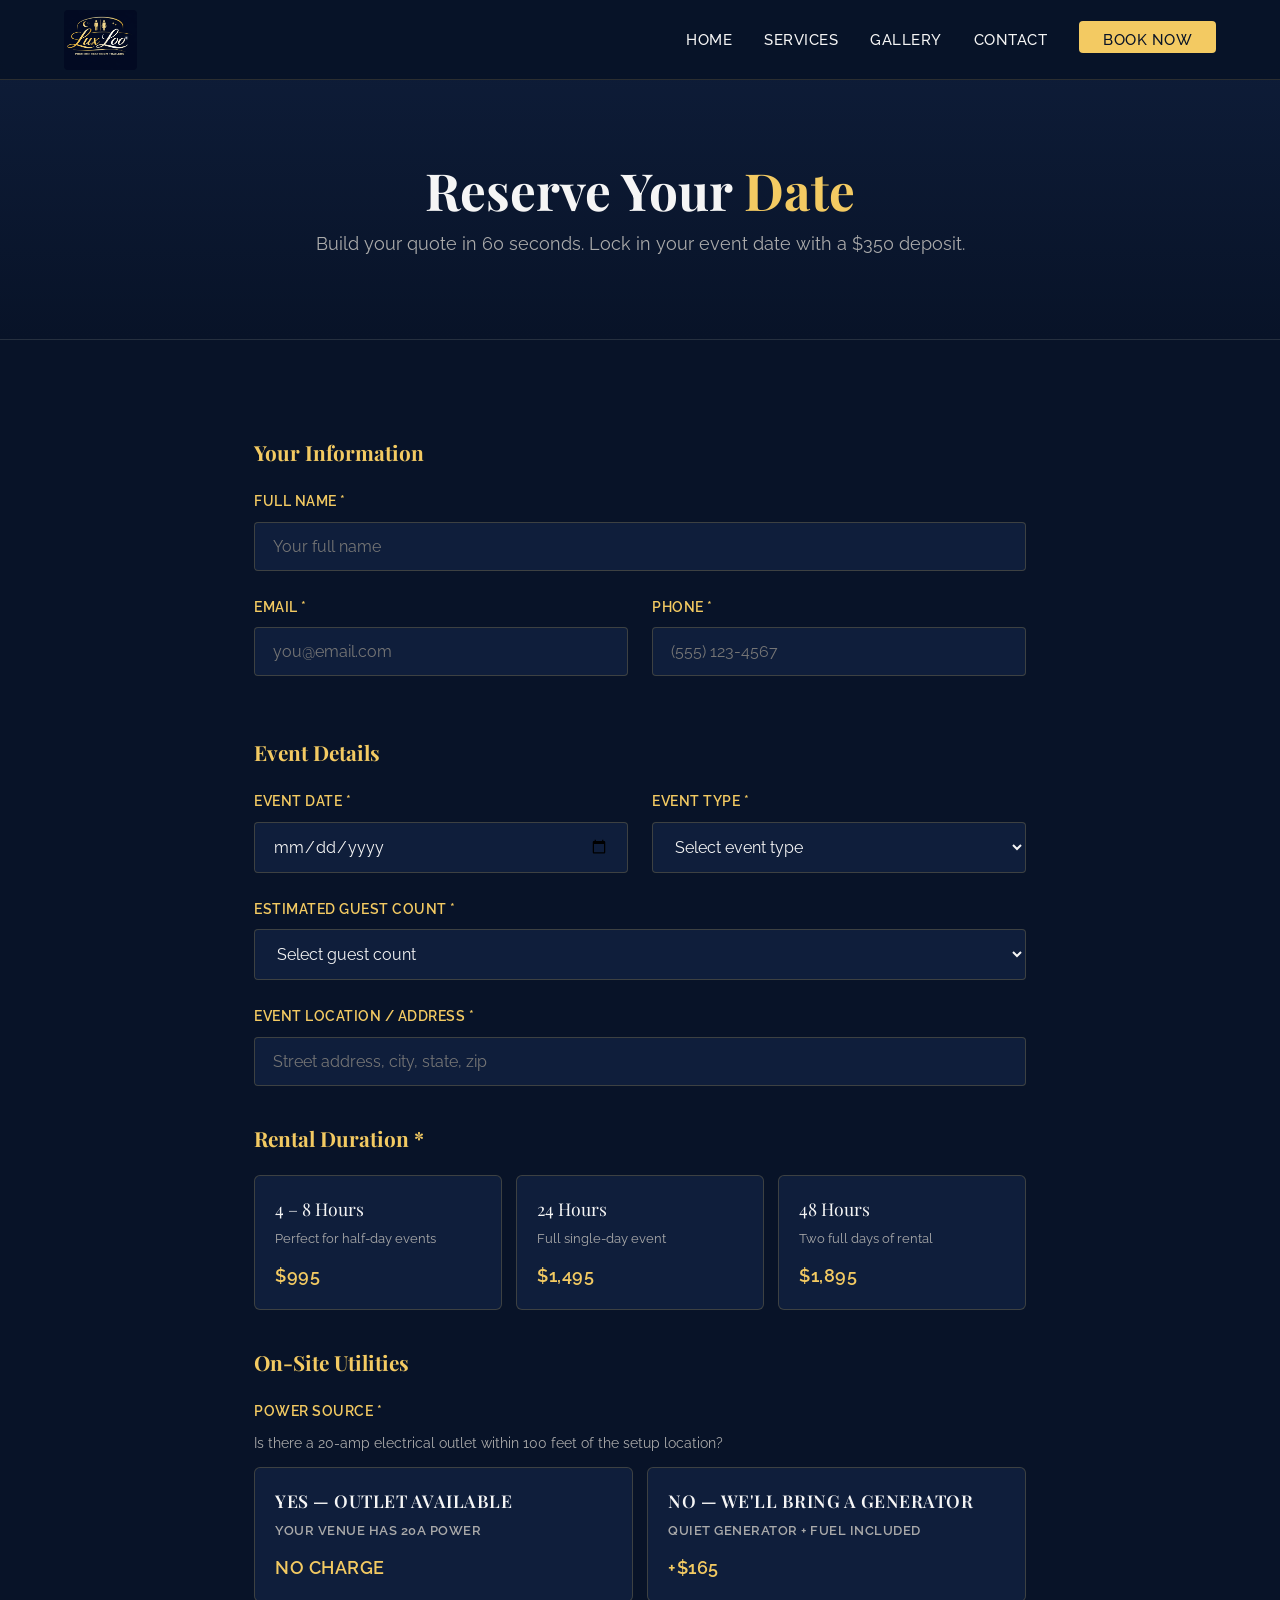
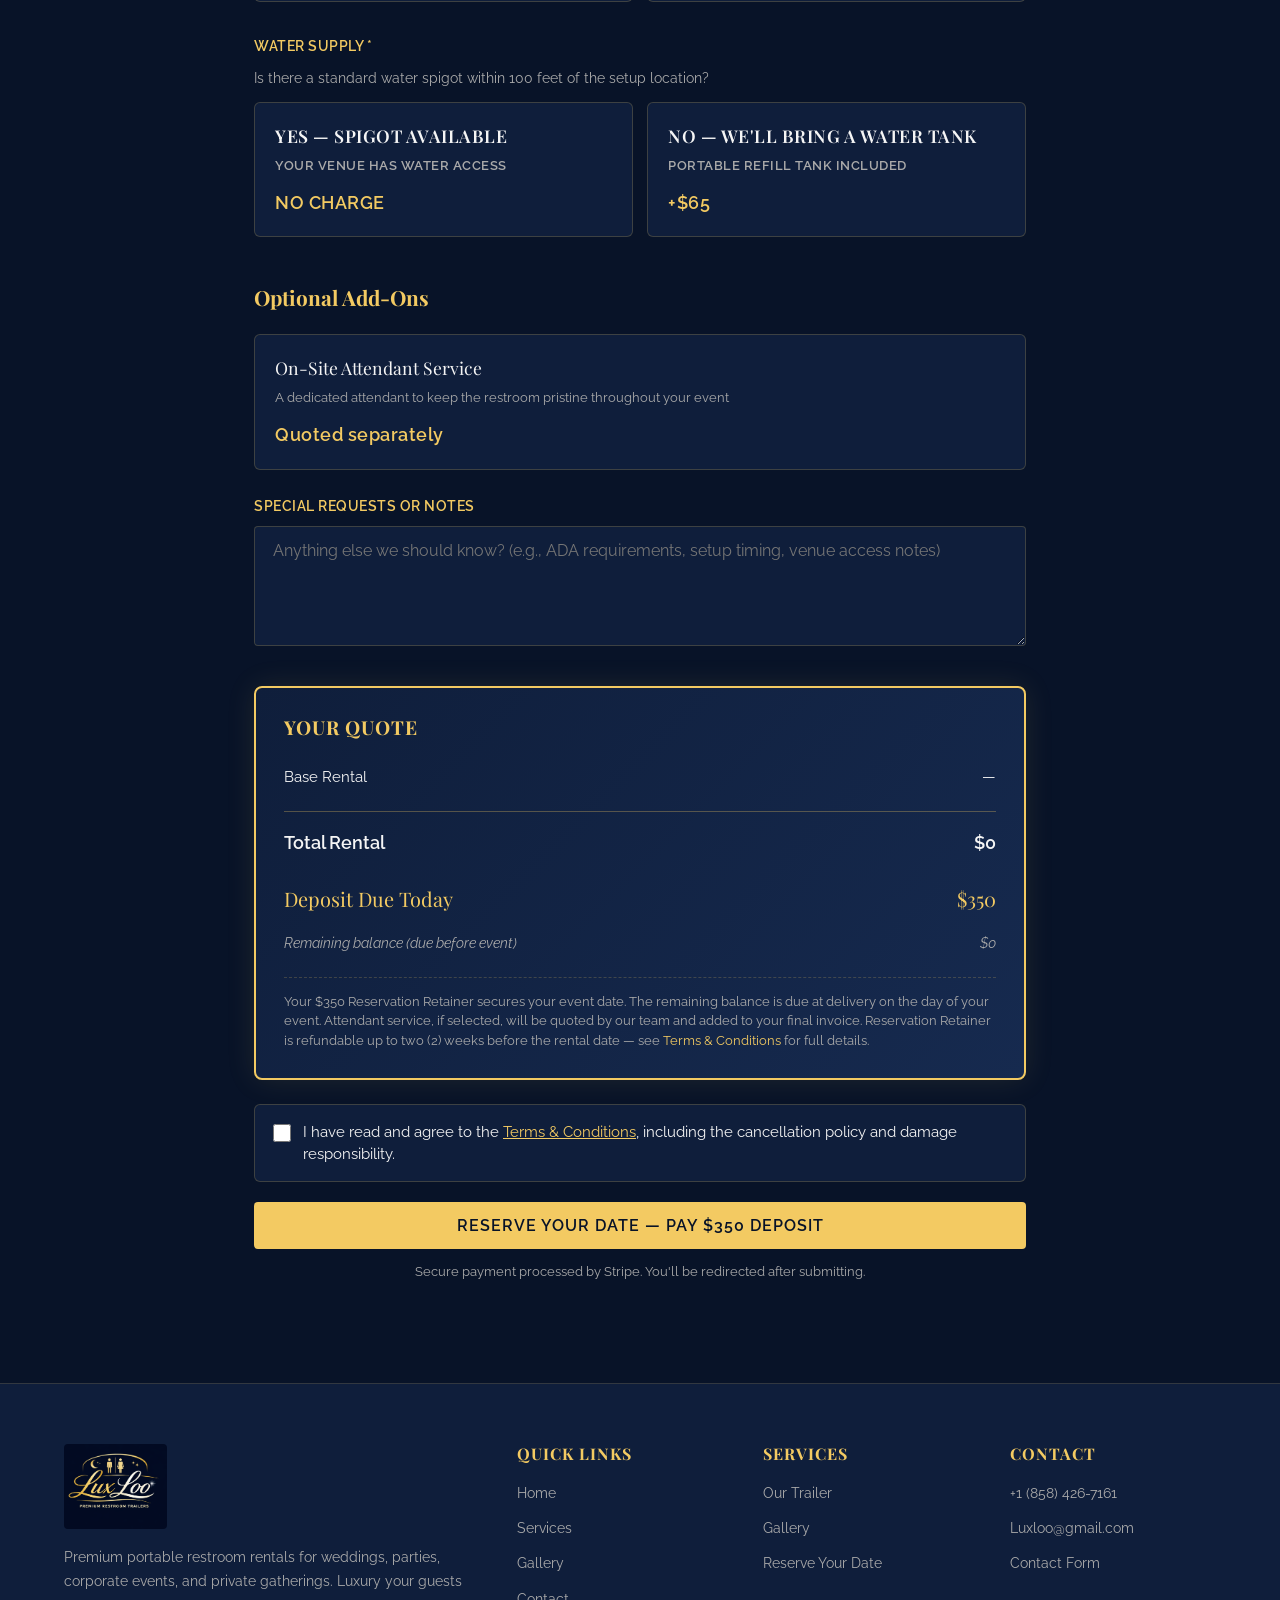
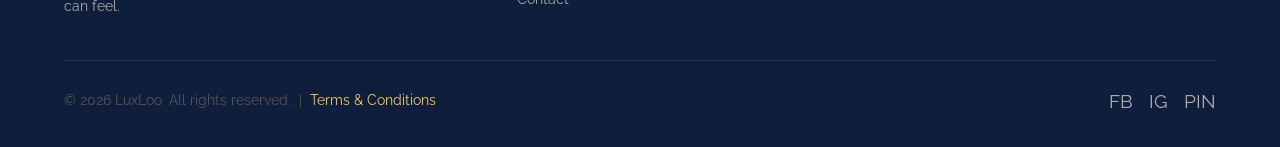
==== commit 53a6ac09: "Add Terms & Conditions page and agreement checkbox at checkout - New terms.html adapted from rental " ====
--- a/booking.html
+++ b/booking.html
@@ -235,7 +235,7 @@
             <span data-value="balance">$0</span>
           </div>
           <p class="price-note">
-            Your $350 deposit reserves your event date. The remaining balance is invoiced separately and due 7 days before your event. Attendant service, if selected, will be quoted by our team and added to your final invoice.
+            Your $350 Reservation Retainer secures your event date. The remaining balance is due at delivery on the day of your event. Attendant service, if selected, will be quoted by our team and added to your final invoice. Reservation Retainer is refundable up to two (2) weeks before the rental date &mdash; see <a href="terms.html" target="_blank" style="color:var(--gold);">Terms &amp; Conditions</a> for full details.
           </p>
         </div>
 
@@ -243,6 +243,11 @@
         <input type="hidden" name="_subject" value="New LuxLoo Booking Request">
         <input type="hidden" name="quote_total" id="hidden-total">
         <input type="hidden" name="quote_breakdown" id="hidden-breakdown">
+
+        <label class="agreement-check" id="agreement-wrapper">
+          <input type="checkbox" id="booking-agreement" name="agreement" required>
+          <span>I have read and agree to the <a href="terms.html" target="_blank">Terms &amp; Conditions</a>, including the cancellation policy and damage responsibility.</span>
+        </label>
 
         <button type="submit" class="btn btn-primary" style="width:100%; text-align:center;" id="reserve-btn" disabled>
           Reserve Your Date — Pay $350 Deposit
@@ -299,7 +304,7 @@
         </div>
       </div>
       <div class="footer-bottom">
-        <p>&copy; 2026 LuxLoo. All rights reserved.</p>
+        <p>&copy; 2026 LuxLoo. All rights reserved. &nbsp;|&nbsp; <a href="terms.html">Terms &amp; Conditions</a></p>
         <div class="social-links">
           <a href="#" aria-label="Facebook">FB</a>
           <a href="#" aria-label="Instagram">IG</a>
@@ -341,6 +346,9 @@
       const DEPOSIT = 350;
       const fmt = (n) => "$" + n.toLocaleString("en-US");
 
+      const agreementCheck = document.getElementById("booking-agreement");
+      const agreementWrapper = document.getElementById("agreement-wrapper");
+
       function recalc() {
         const duration = form.querySelector('input[name="duration"]:checked');
         const power = form.querySelector('input[name="power"]:checked');
@@ -373,8 +381,8 @@
         hiddenTotal.value = fmt(total);
         hiddenBreakdown.value = lines.join(" | ");
 
-        // Enable button only when all required radio groups are picked
-        reserveBtn.disabled = !(duration && power && water);
+        // Enable button only when all required radio groups are picked AND the agreement is checked
+        reserveBtn.disabled = !(duration && power && water && agreementCheck.checked);
       }
 
       form.addEventListener("change", recalc);
@@ -401,6 +409,14 @@
         ["duration", "power", "water"].forEach(name => {
           if (!form.querySelector(`input[name="${name}"]:checked`)) valid = false;
         });
+
+        // Validate agreement checkbox
+        if (!agreementCheck.checked) {
+          agreementWrapper.classList.add("error");
+          valid = false;
+        } else {
+          agreementWrapper.classList.remove("error");
+        }
 
         if (!valid) {
           const firstError = form.querySelector(".form-group.error");
--- a/css/styles.css
+++ b/css/styles.css
@@ -1258,3 +1258,114 @@
   color: var(--gray);
   line-height: 1.5;
 }
+
+/* ========================================
+   TERMS & CONDITIONS PAGE
+   ======================================== */
+.terms-content {
+  max-width: 800px;
+  line-height: 1.75;
+  color: var(--white);
+}
+
+.terms-content p {
+  color: var(--white);
+  margin-bottom: 1.1rem;
+  font-size: 1rem;
+}
+
+.terms-content h2 {
+  font-family: var(--font-heading);
+  color: var(--gold);
+  font-size: 1.4rem;
+  margin-top: 2.5rem;
+  margin-bottom: 1rem;
+  padding-bottom: 0.5rem;
+  border-bottom: 1px solid rgba(243, 202, 98, 0.2);
+}
+
+.terms-content ul {
+  margin: 0 0 1.2rem 1.5rem;
+  color: var(--white);
+}
+
+.terms-content ul li {
+  margin-bottom: 0.5rem;
+}
+
+.terms-content a {
+  color: var(--gold);
+  text-decoration: underline;
+}
+
+.terms-content a:hover {
+  color: var(--gold-light);
+}
+
+.terms-updated {
+  color: var(--gray);
+  font-size: 0.85rem;
+  font-style: italic;
+  margin-bottom: 2rem;
+  text-transform: uppercase;
+  letter-spacing: 1px;
+}
+
+.terms-cta {
+  margin-top: 3.5rem;
+  padding: 2rem;
+  background: var(--bg-card);
+  border: 1px solid rgba(243, 202, 98, 0.3);
+  border-radius: 8px;
+  text-align: center;
+}
+
+.terms-cta p {
+  color: var(--white);
+  margin-bottom: 1rem;
+  font-size: 1.05rem;
+}
+
+/* ========================================
+   AGREEMENT CHECKBOX (booking form)
+   ======================================== */
+.agreement-check {
+  display: flex;
+  align-items: flex-start;
+  gap: 12px;
+  padding: 16px 18px;
+  background: var(--bg-card);
+  border: 1px solid rgba(243, 202, 98, 0.2);
+  border-radius: 6px;
+  margin-bottom: 20px;
+  cursor: pointer;
+  transition: border-color 0.2s;
+}
+
+.agreement-check:hover {
+  border-color: var(--gold);
+}
+
+.agreement-check input[type="checkbox"] {
+  margin-top: 3px;
+  width: 18px;
+  height: 18px;
+  accent-color: var(--gold);
+  cursor: pointer;
+  flex-shrink: 0;
+}
+
+.agreement-check span {
+  color: var(--white);
+  font-size: 0.92rem;
+  line-height: 1.5;
+}
+
+.agreement-check a {
+  color: var(--gold);
+  text-decoration: underline;
+}
+
+.agreement-check.error {
+  border-color: #e74c3c;
+}
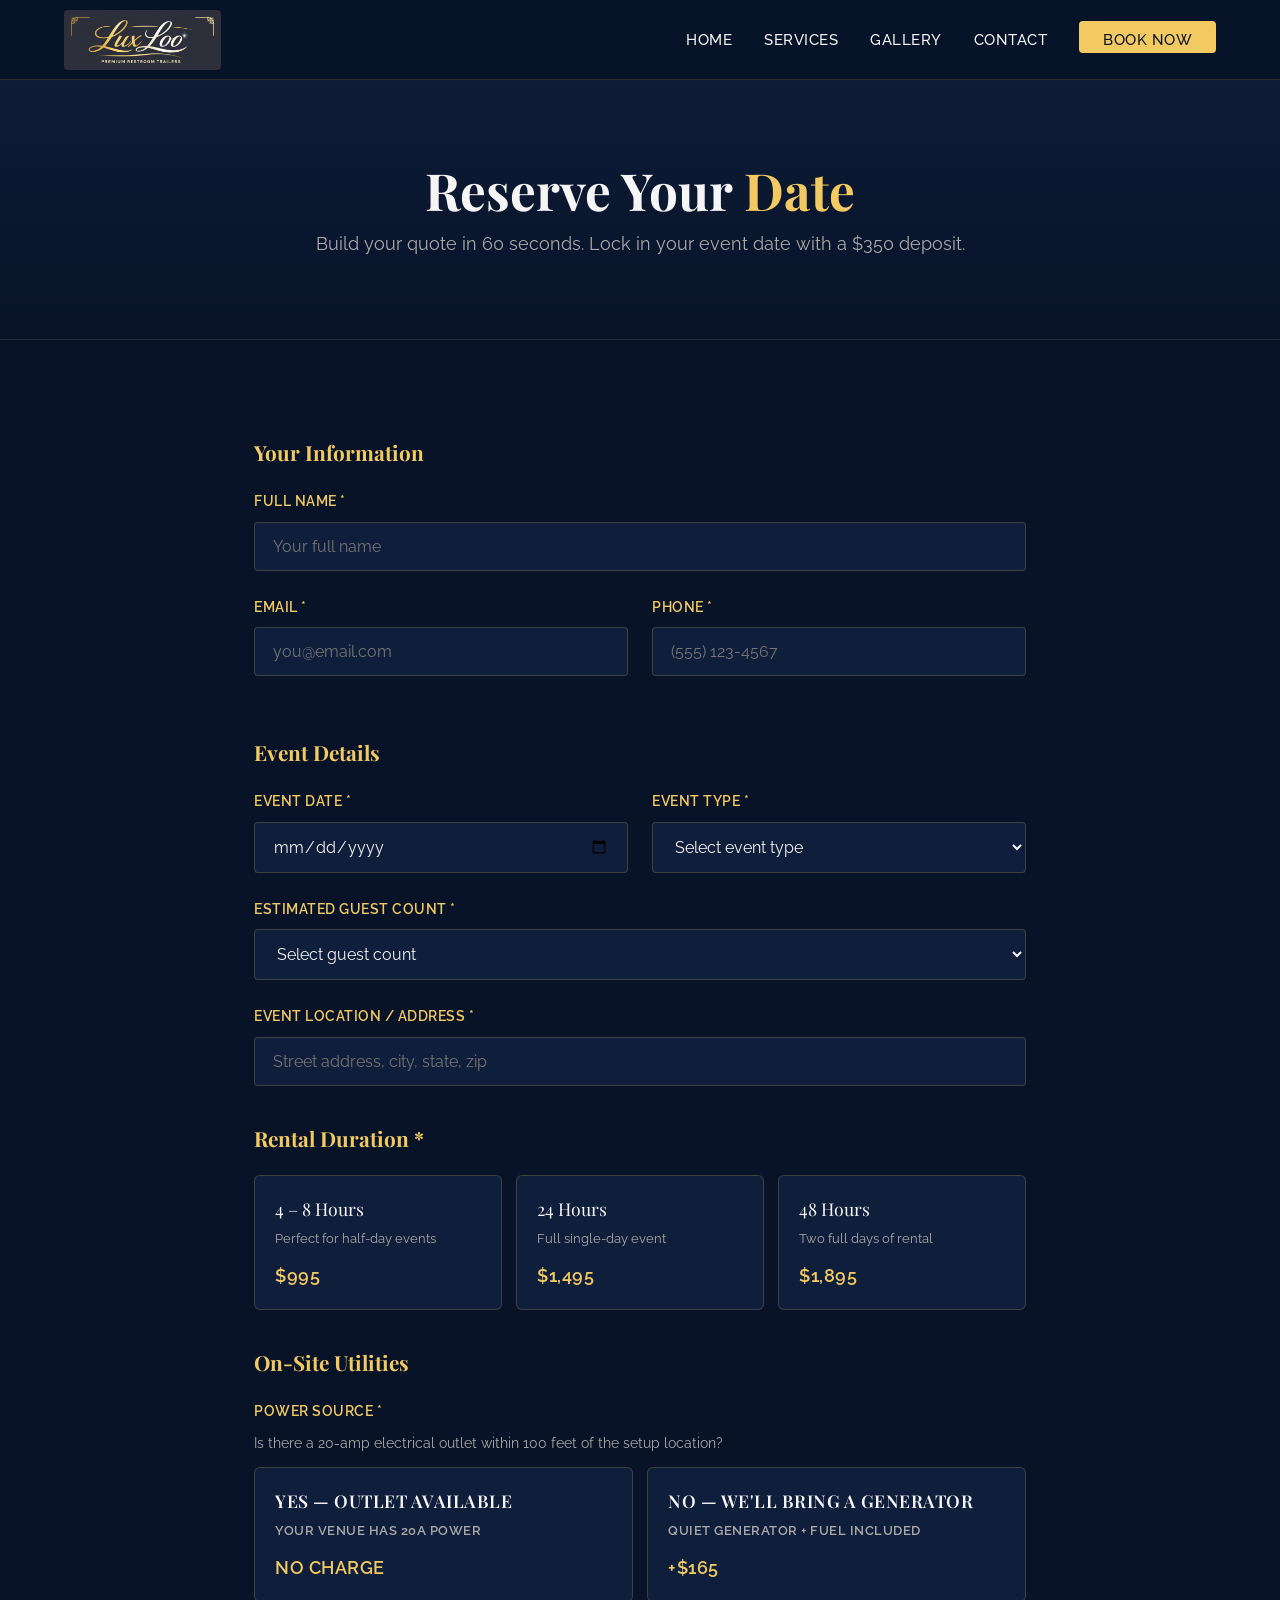
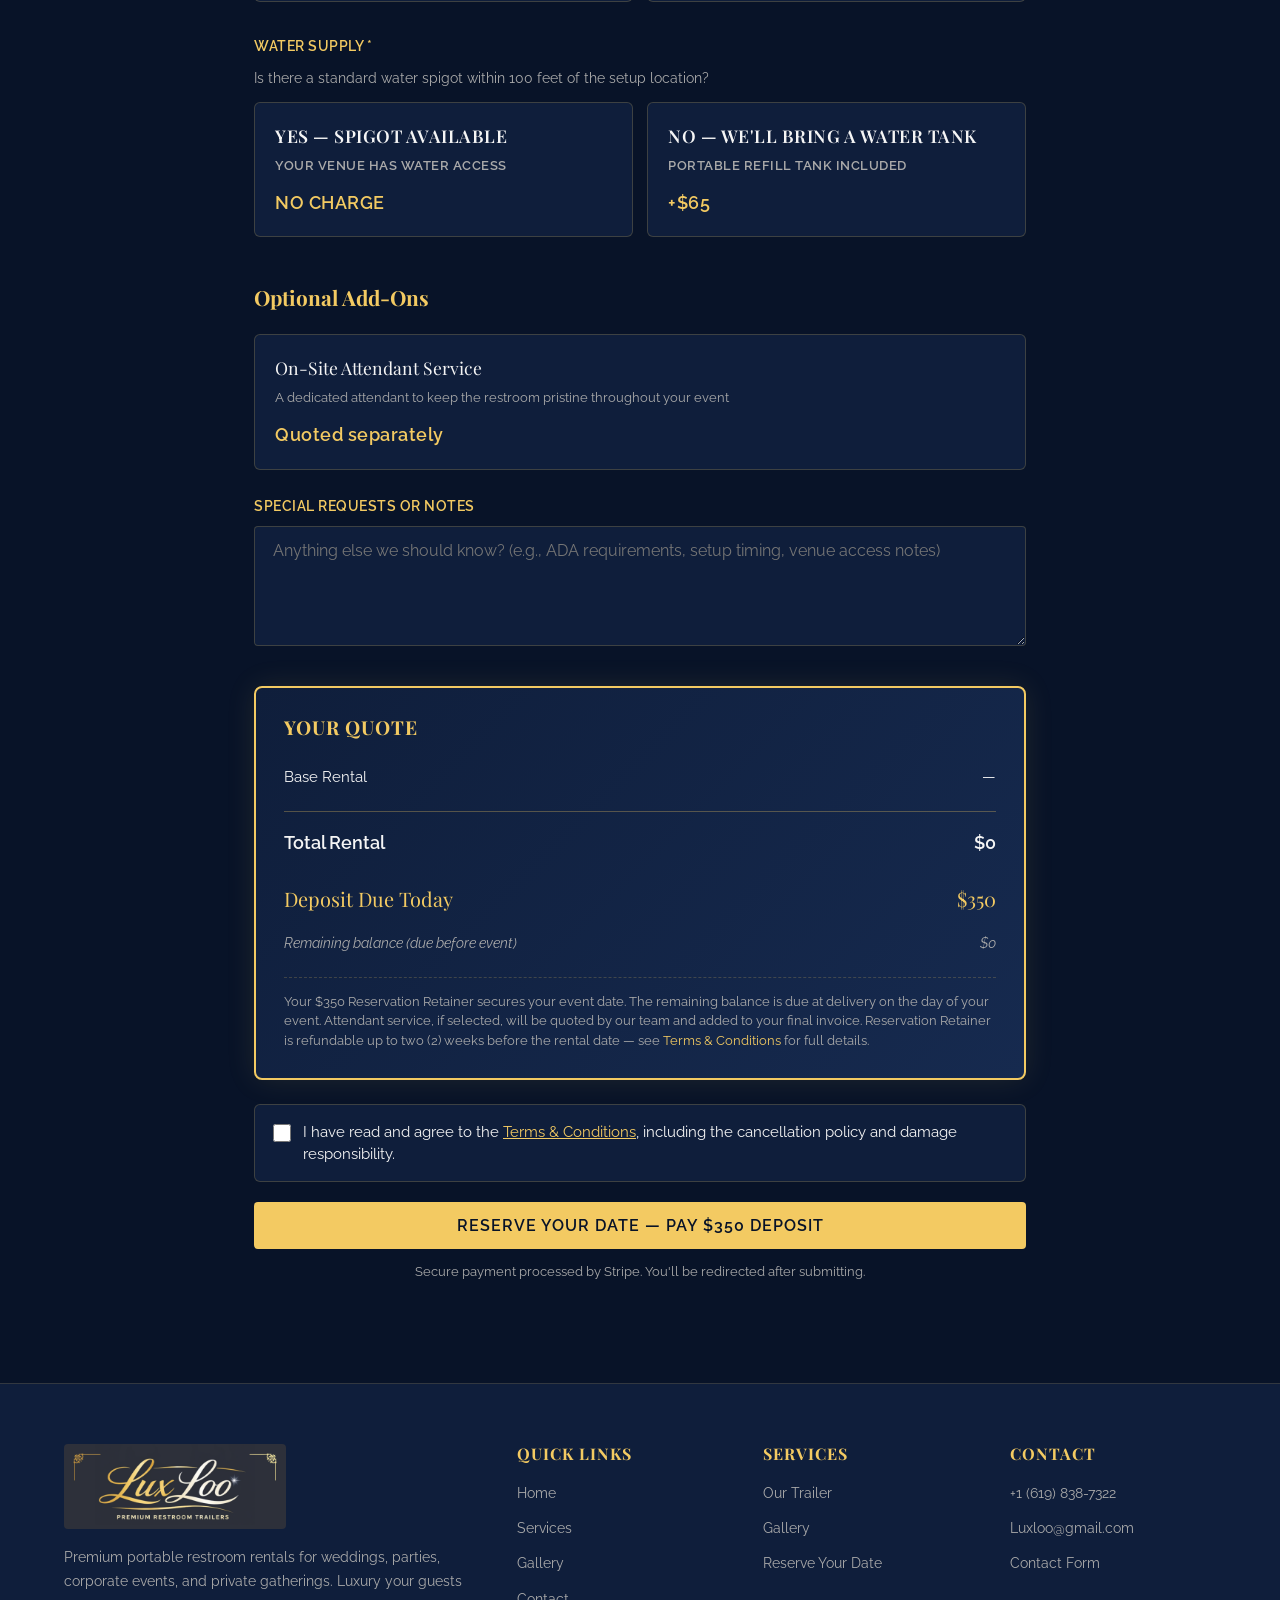
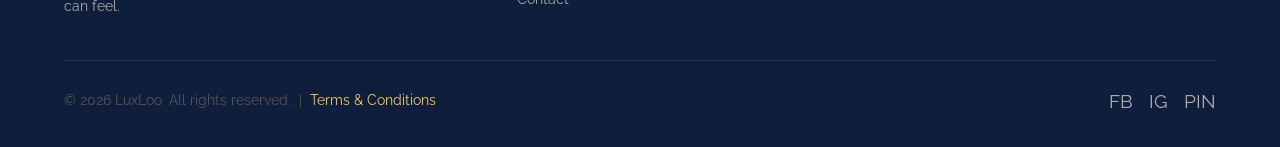
==== commit 0c085838: "Update business phone number to (619) 838-7322 site-wide Co-Authored-By: Claude Opus 4.7 <noreply@an" ====
--- a/booking.html
+++ b/booking.html
@@ -261,7 +261,7 @@
       <div class="form-success" id="booking-success">
         <h3>Reservation Received!</h3>
         <p>Thank you for choosing LuxLoo. We've received your event details and you'll be redirected to Stripe to complete your $350 deposit. Once payment is confirmed, your date is locked in and we'll follow up within 24 hours to finalize the details.</p>
-        <p style="margin-top:1rem;">Need an immediate response? Call us at <a href="tel:+18584267161">+1 (858) 426-7161</a>.</p>
+        <p style="margin-top:1rem;">Need an immediate response? Call us at <a href="tel:+16198387322">+1 (619) 838-7322</a>.</p>
       </div>
 
     </div>
@@ -297,7 +297,7 @@
         <div>
           <h4>Contact</h4>
           <ul>
-            <li><a href="tel:+18584267161">+1 (858) 426-7161</a></li>
+            <li><a href="tel:+16198387322">+1 (619) 838-7322</a></li>
             <li><a href="mailto:Luxloo@gmail.com">Luxloo@gmail.com</a></li>
             <li><a href="contact.html">Contact Form</a></li>
           </ul>
@@ -451,7 +451,7 @@
         } catch (err) {
           reserveBtn.disabled = false;
           reserveBtn.textContent = "Reserve Your Date — Pay $350 Deposit";
-          alert("There was an error submitting your reservation. Please call us at (858) 426-7161.");
+          alert("There was an error submitting your reservation. Please call us at (619) 838-7322.");
         }
       });
     })();
